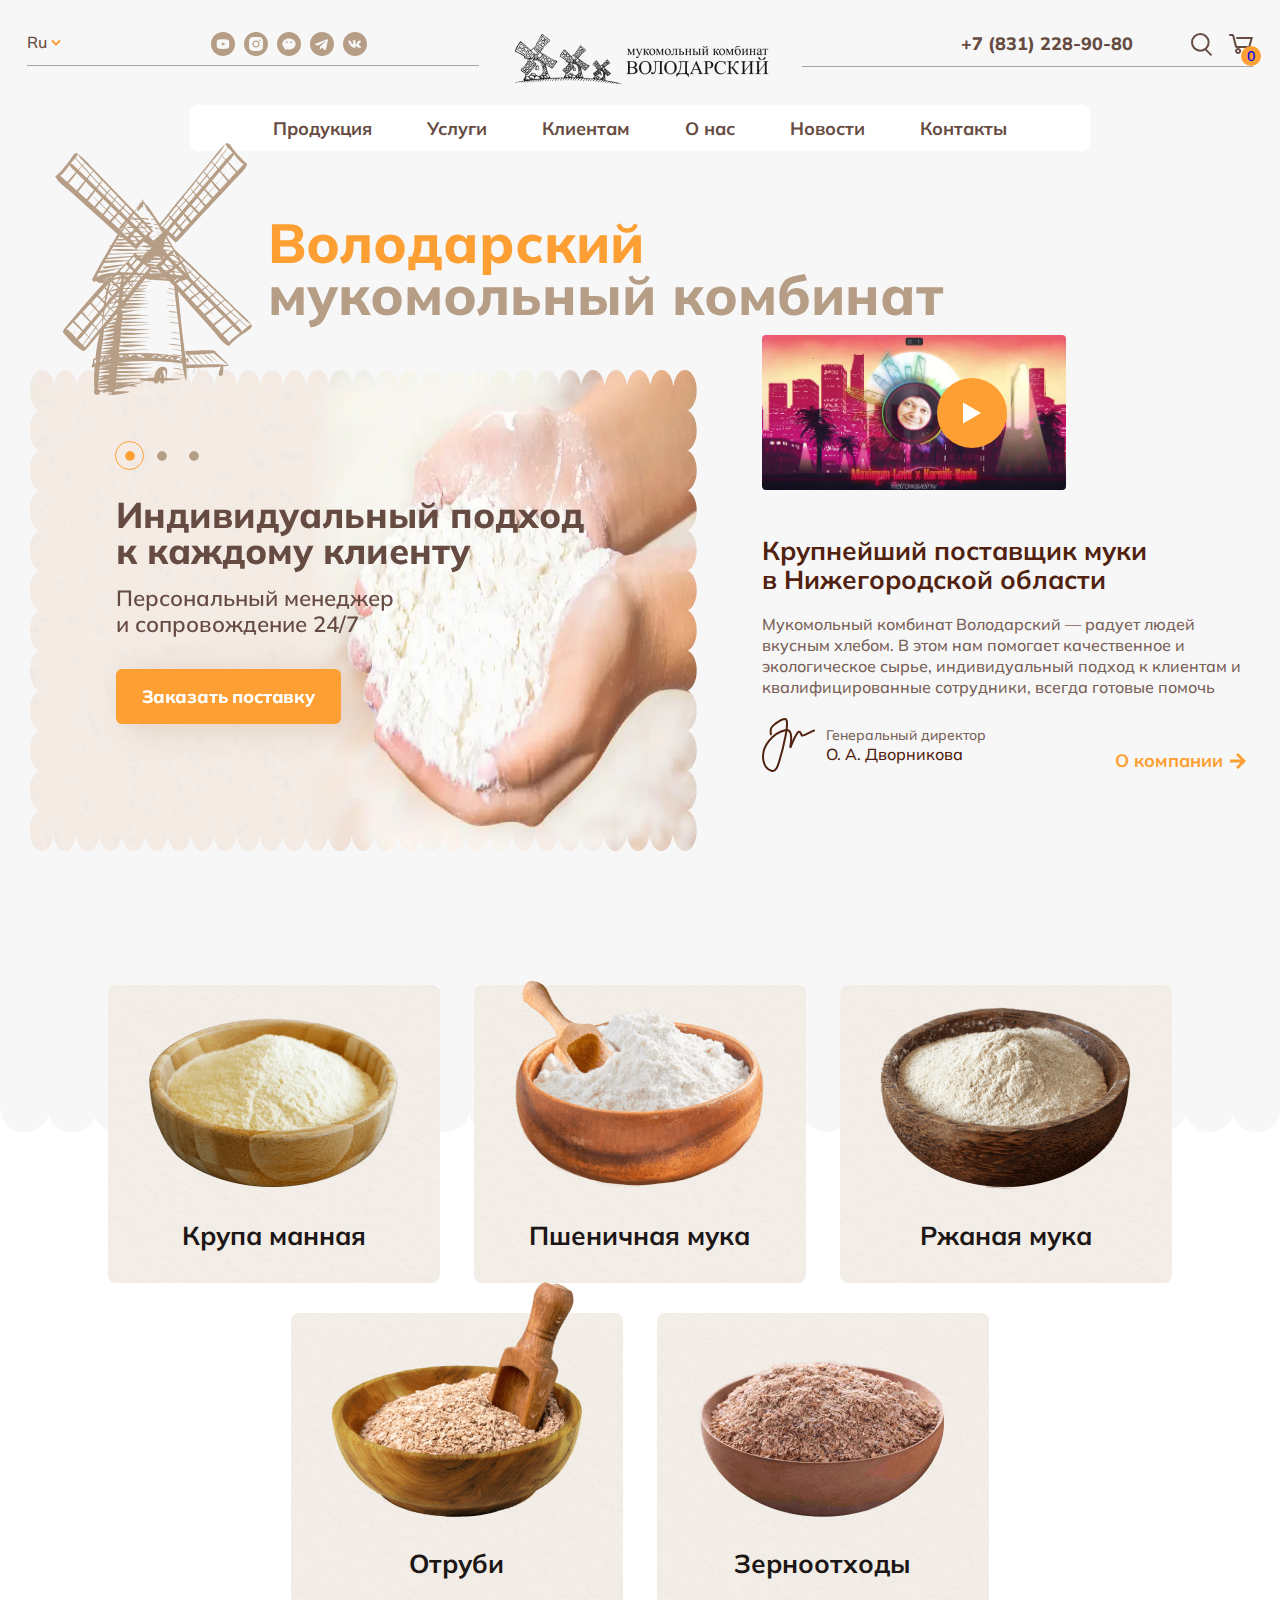
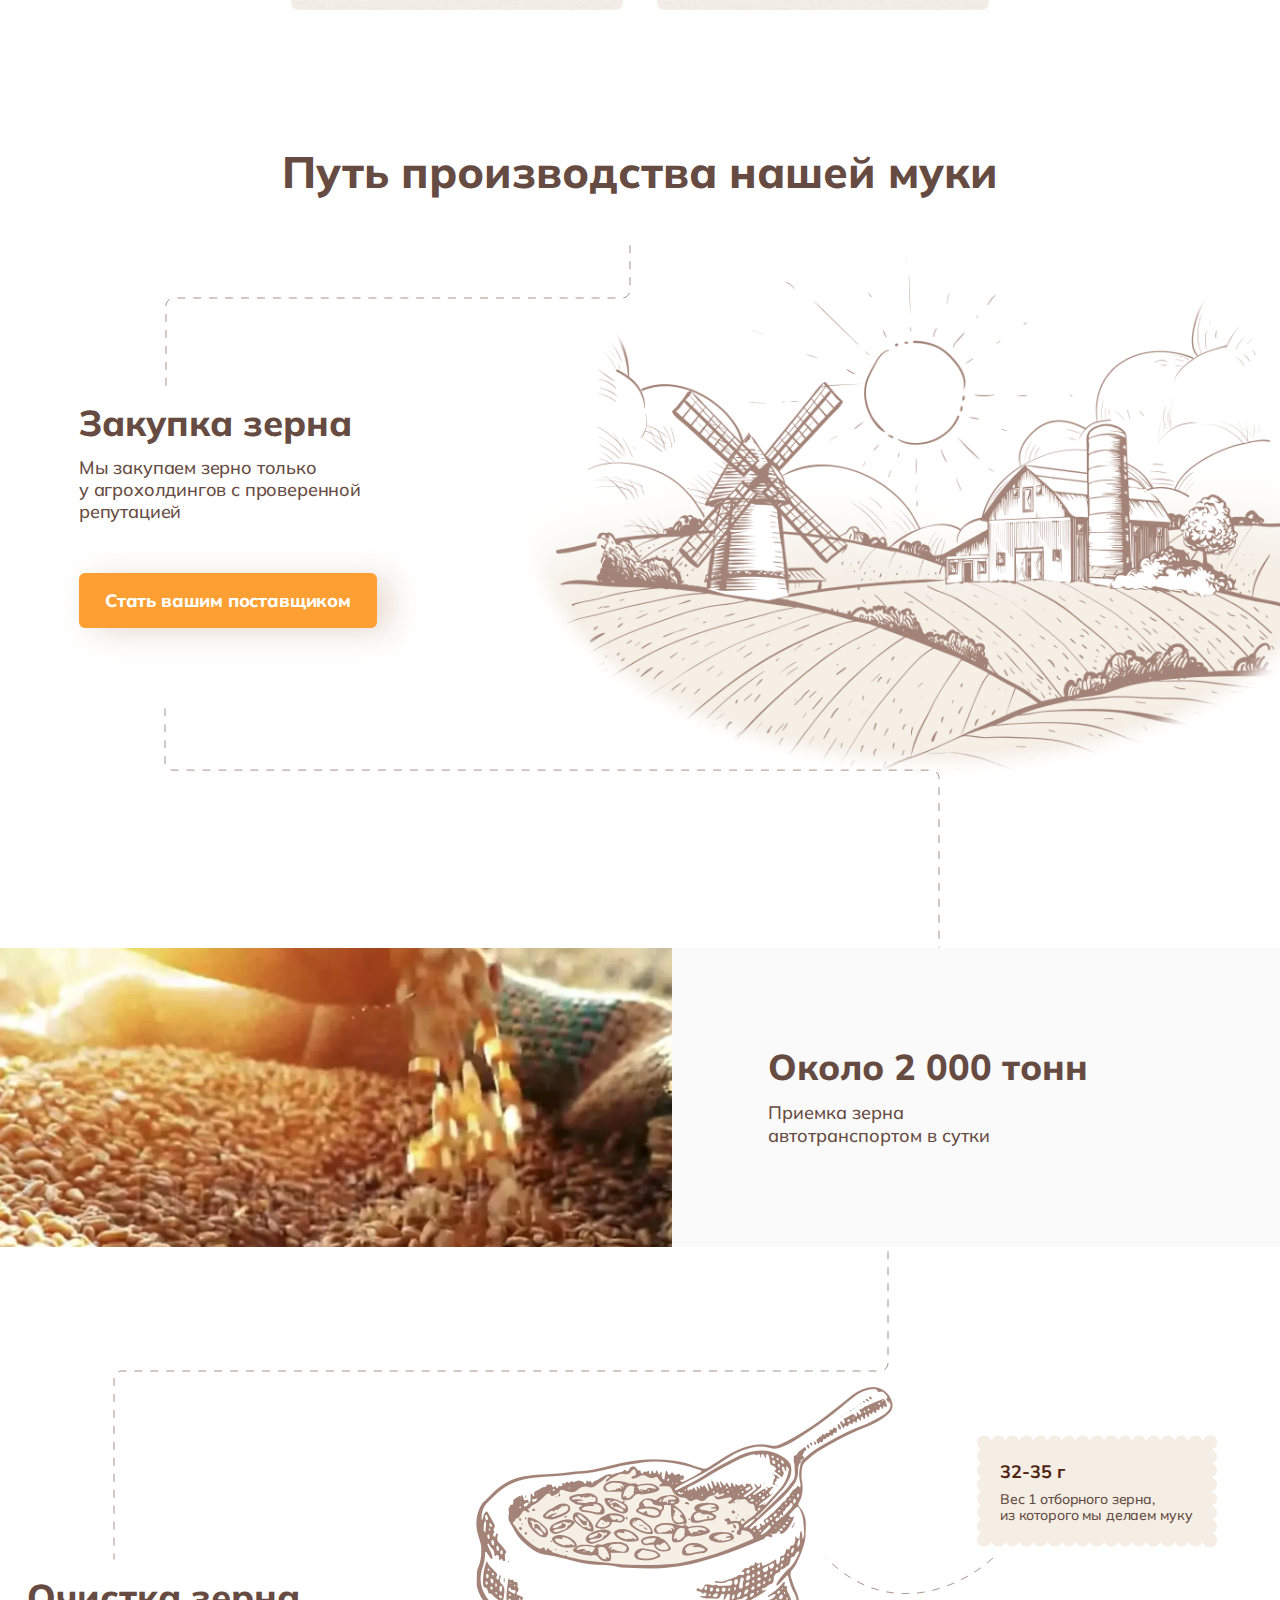
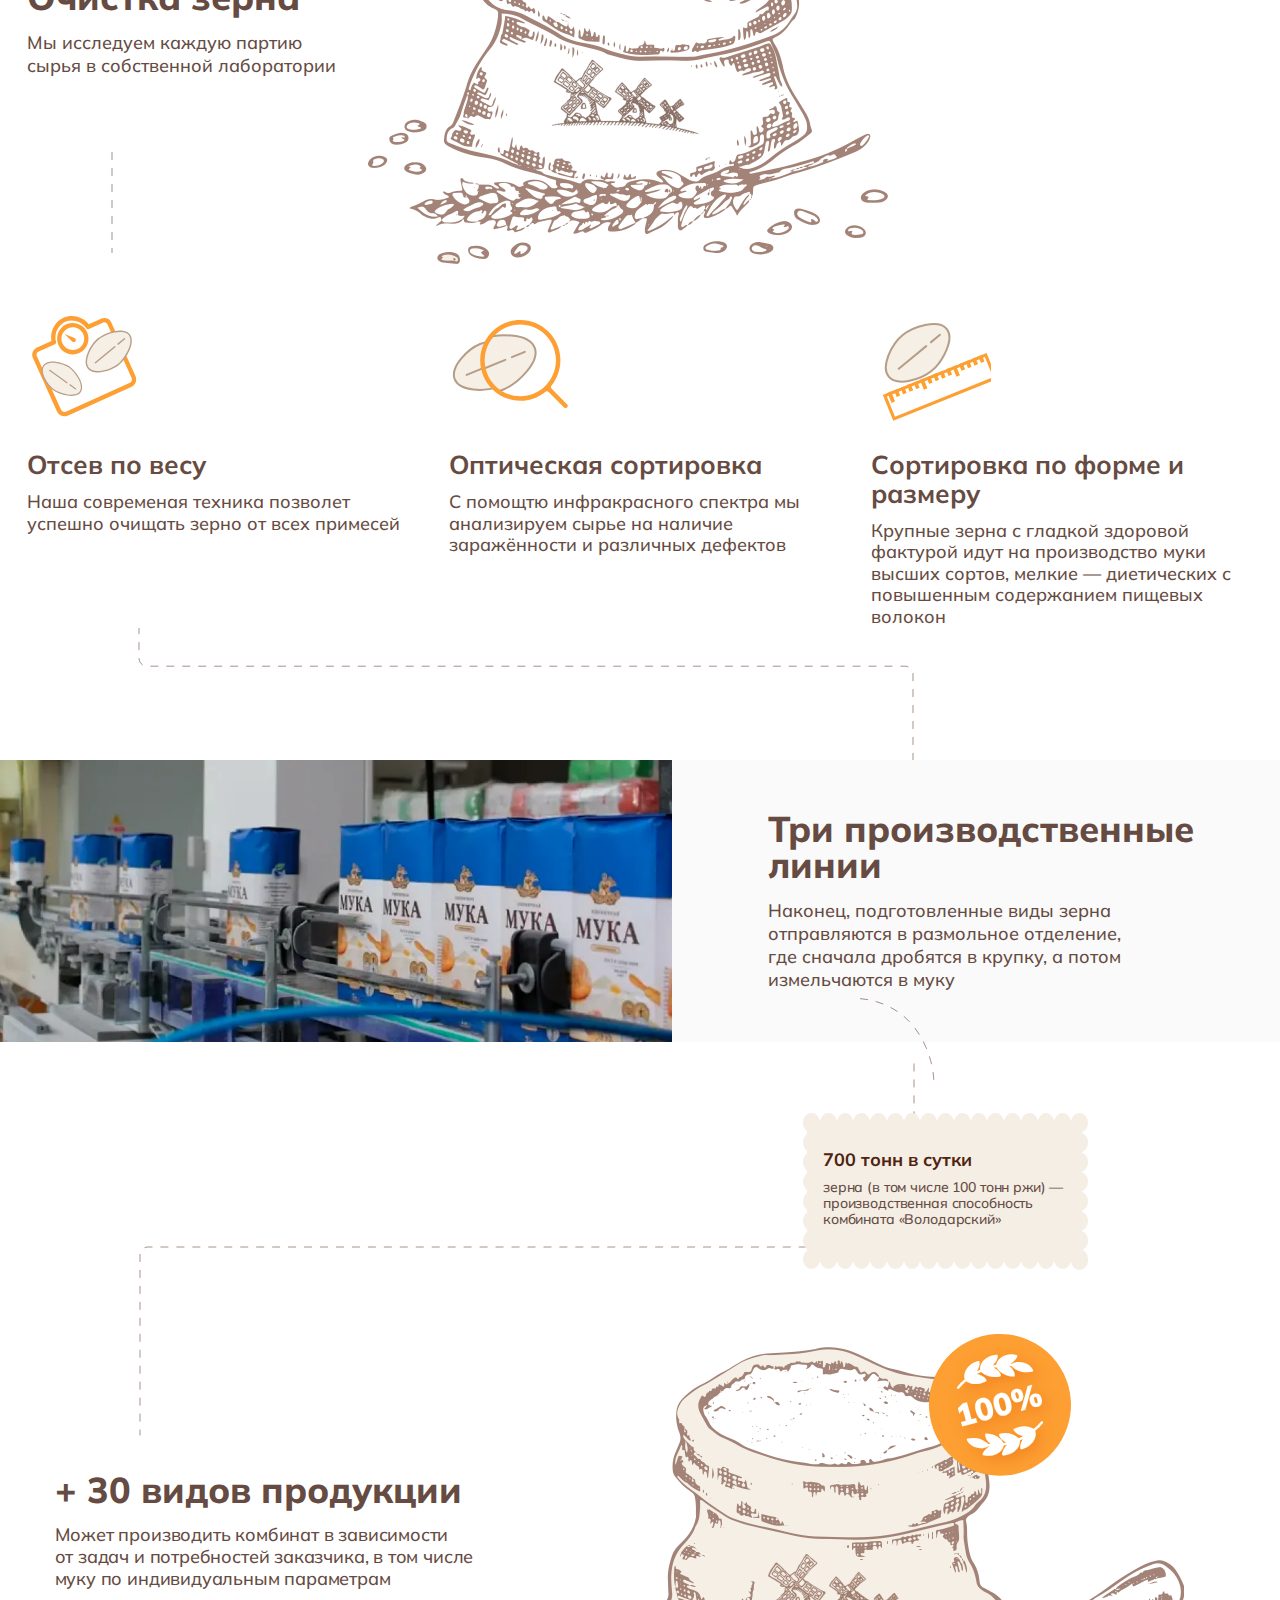
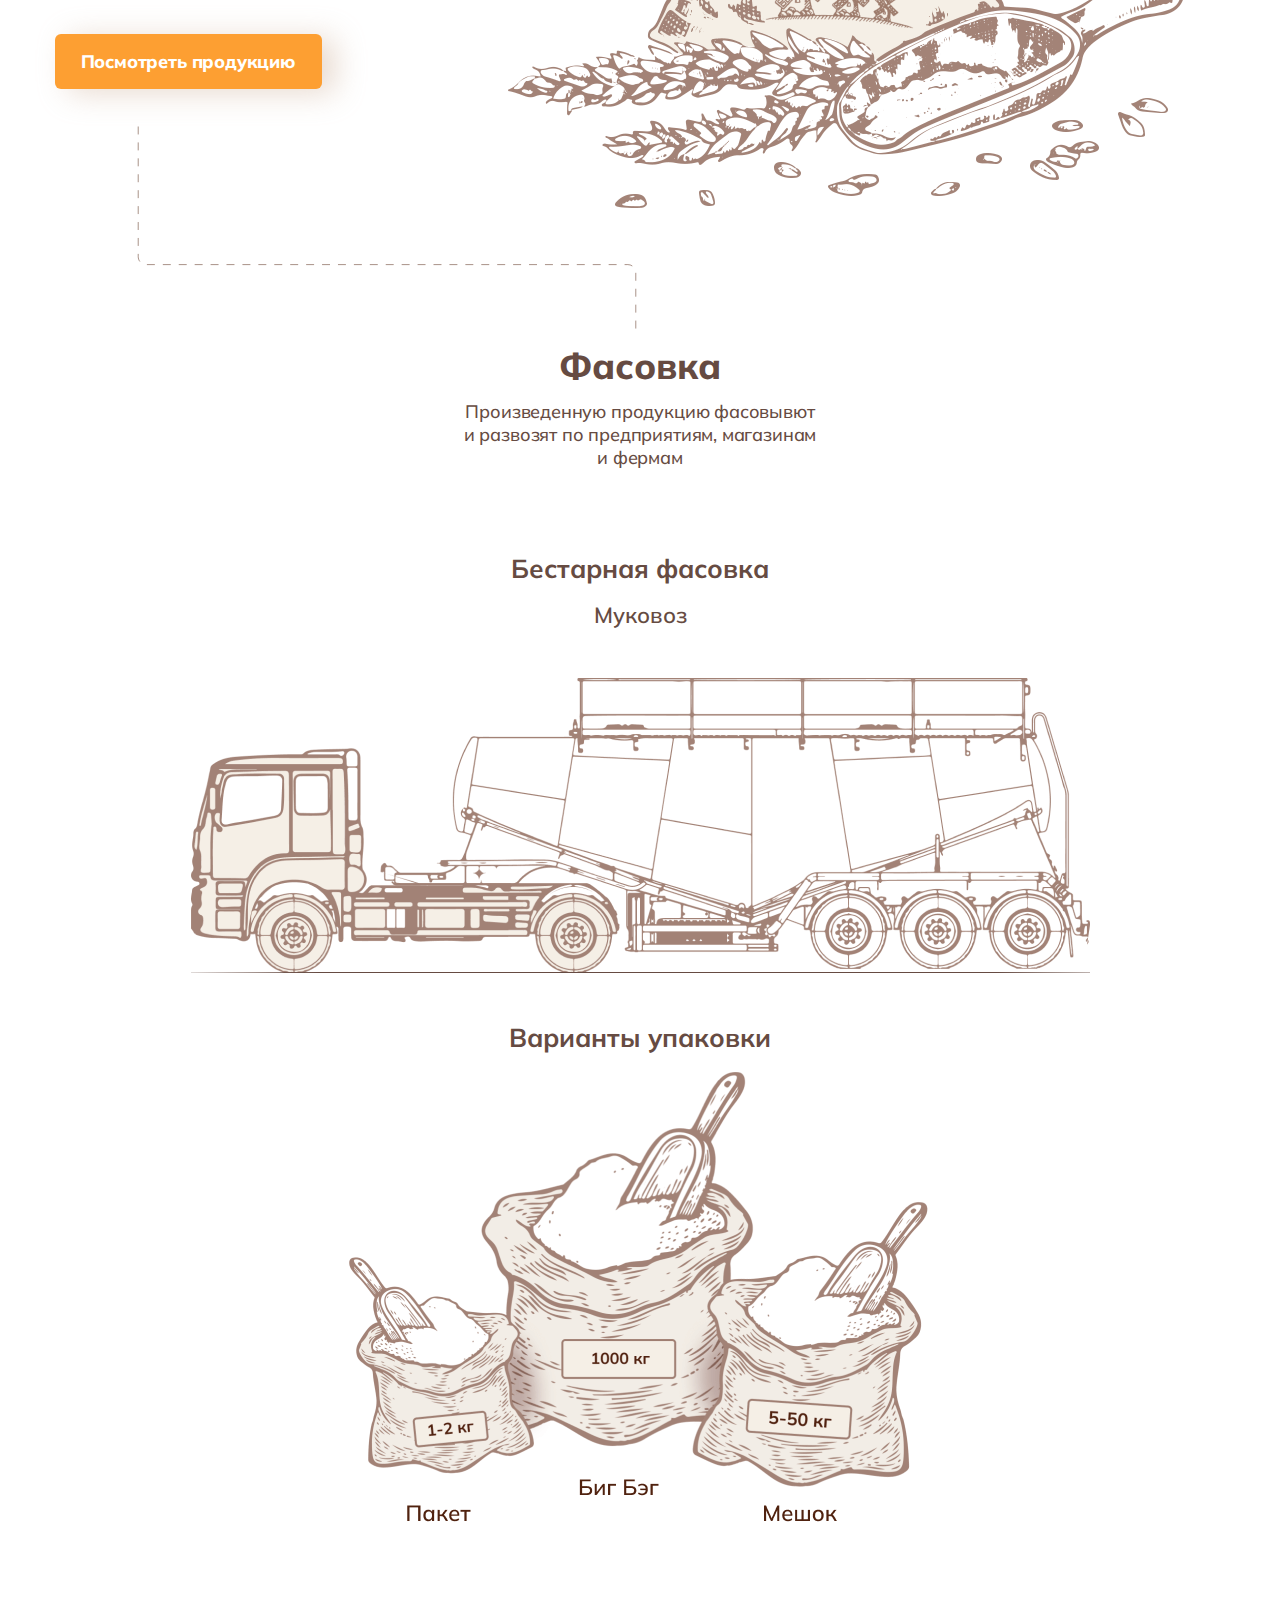
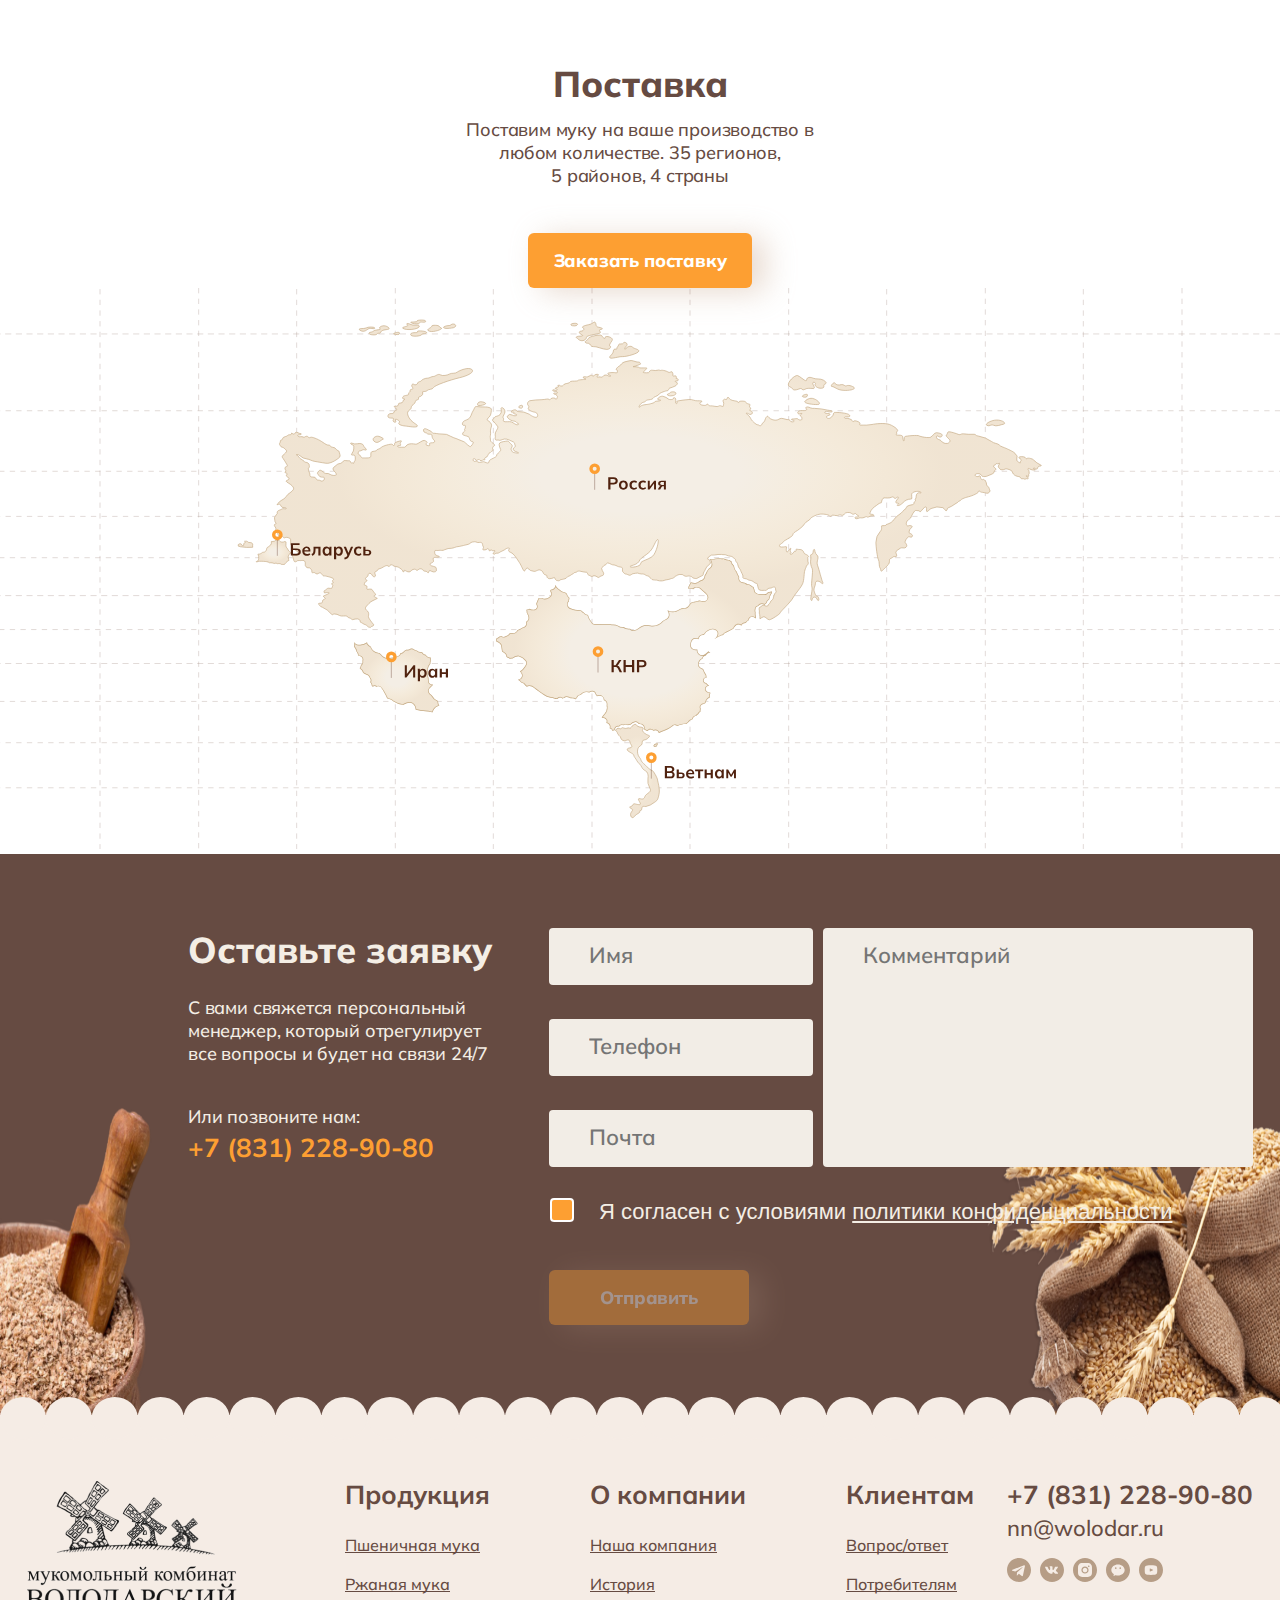
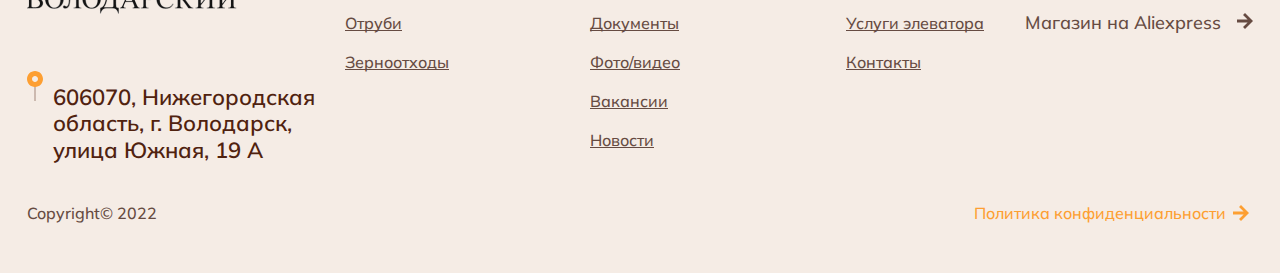
==== index.html @ d1c2f438 "first commit" ====
<!DOCTYPE html>
<html lang="ru">

<head>
    <meta charset="UTF-8">
    <meta http-equiv="X-UA-Compatible" content="IE=edge">
    <meta name="viewport" content="width=device-width, initial-scale=1.0">
    <link rel="shortcut icon" href="img/favicon.ico">
    <link rel="stylesheet" href="css/swiper.css">
    <link rel="stylesheet" href="css/style.css">
    <title>Мукомольский комбинат Володарский</title>
</head>

<body>
<header class="header">
    <div class="header__inner">
        <div class="header__left-section">
            <div class="language">
                <div class="language-current__box">
                    <span class="language__current">Ru</span>
                    <img src="img/svg/l-chevron.svg" alt="">
                </div>
                <ul class="language__list">
                    <li class="language__list-item">
                        <a href="#" class="language__list-link">EN</a>
                    </li>
                    <li class="language__list-item">
                        <a href="#" class="language__list-link">DE</a>
                    </li>
                </ul>
            </div>
            <div class="burger">
                <span></span>
                <span></span>
                <span></span>
            </div>
            <ul class="social-list header__social-list">
                <li class="social-item header__social-item">
                    <a href="#" class="social-link header__social-link">
                        <img src="img/icons/youtube-icon.svg" alt="">
                    </a>
                </li>
                <li class="social-item header__social-item">
                    <a href="#" class="social-link header__social-link">
                        <img src="img/icons/instagram-icon.svg" alt="">
                    </a>
                </li>
                <li class="social-item header__social-item">
                    <a href="#" class="social-link header__social-link">
                        <img src="img/icons/exclude-icon.svg" alt="">
                    </a>
                </li>
                <li class="social-item header__social-item">
                    <a href="#" class="social-link header__social-link">
                        <img src="img/icons/telegram-icon.svg" alt="">
                    </a>
                </li>
                <li class="social-item header__social-item">
                    <a href="#" class="social-link header__social-link">
                        <img src="img/icons/vk-icon.svg" alt="">
                    </a>
                </li>
            </ul>
        </div>
        <a href="index.html" class="header__logo logo-desctope">
            <img src="img/logo.png" alt="">
        </a>
        <a href="index.html" class="header__logo logo-mobile">
            <img src="img/mobile-logo.png" alt="">
        </a>
        <div class="header__right-section">
            <div class="header__mobile-box">
                <a href="tel:+78312289080" class="link header__tel">+7 (831) 228-90-80 <span
                        class="mobile-tel__icon"><img src="img/icons/phone-icon.svg" alt=""></span></a>
            </div>
            <div class="header__controls">
                <div class="header__search">
                    <img src="img/icons/search-icon.svg" alt="" class="header__search-icon">
                    <form action="#" class="header__search-form">
                        <input type="text" placeholder="Поиск">
                    </form>
                </div>
                <a href="#" class="header__basket">
                    <img src="img/icons/basket-icon.svg" alt="">
                    <span class="header__basket-indicator">0</span>
                </a>
            </div>
        </div>
    </div>
</header>    <main>
        <div class="navigation__container">
            <nav class="navigation">
                <a href="products.html" class="link navigation__link">Продукция</a>
                <a href="services.html" class="link navigation__link">Услуги</a>
                <a href="clients.html" class="link navigation__link">Клиентам</a>
                <a href="about.html" class="link navigation__link">О нас</a>
                <a href="news.html" class="link navigation__link">Новости</a>
                <a href="contacts.html" class="link navigation__link">Контакты</a>
            </nav>
        </div>
        <div class="mobile__contacts-container">

        </div>
        <section class="main-screen">
            <div class="main-screen__container">
                <div class="main-screen__head">
                    <img src="img/svg/windmill.svg" alt="">
                    <h1 class="main-screen__heading">
                        <span class="variable-text__color">Володарский</span> <br> муко&shy;мольный комбинат
                    </h1>
                </div>
                <div class="main-screen__body">
                    <div class="swiper main-screen__slider">
                        <div class="swiper-wrapper">
                            <div class="main-screen__slider-item swiper-slide">
                                <img src="img/slide-1.webp" alt="" class="slide-img__desctope">
                                <img src="img/slide-mobile-1.png" alt="" class="slide-img__mobile">
                                <div class="main-screen__slider-content">
                                    <h3 class="main-screen__slider-title">Индивидуальный подход <br> к каждому клиенту
                                    </h3>
                                    <p class="main-screen__slider-descr">
                                        Персональный менеджер <br>
                                        и сопровождение 24/7
                                    </p>
                                    <div class="slider-button__box">
                                        <button class="button">Заказать поставку</button>
                                    </div>
                                </div>
                            </div>
                            <div class="main-screen__slider-item swiper-slide">
                                <img src="img/slide-2.webp" alt="" class="slide-img__desctope">
                                <img src="img/slide-mobile-2.png" alt="" class="slide-img__mobile">

                                <div class="main-screen__slider-content">
                                    <h3 class="main-screen__slider-title">Большие объемы <br> призводимой продукции
                                    </h3>
                                    <p class="main-screen__slider-descr">
                                        700 тонн - производимая способность комбината “Володарский”
                                    </p>
                                    <div class="slider-button__box">
                                        <button class="button">Заказать поставку</button>
                                    </div>
                                </div>
                            </div>
                            <div class="main-screen__slider-item swiper-slide">
                                <img src="img/slide-2.webp" alt="" class="slide-img__desctope">
                                <img src="img/slide-mobile-2.png" alt="" class="slide-img__mobile">
                                <div class="main-screen__slider-content">
                                    <h3 class="main-screen__slider-title">Заголовок</h3>
                                    <p class="main-screen__slider-descr">
                                        Описание слайда
                                    </p>
                                    <div class="slider-button__box">
                                        <button class="button">Заказать поставку</button>
                                    </div>
                                </div>
                            </div>
                        </div>
                        <div class="swiper-pagination"></div>
                    </div>
                    <aside class="main-screen__sidebar">
                        <div class="sidebar-video">
                            <div class="video__box sidebar-video__box">
                                <img src="video/preview.jpg" alt="" class="preview">
                                <video class="video sidebar__video" src="./video/video.mp4"></video>
                                <button class="button-play"></button>
                            </div>
                        </div>
                        <div class="sidebar-content">
                            <h4 class="main-screen__sidebar-heading">Крупнейший поставщик муки в Нижегородской области
                            </h4>
                            <p class="main-screen__sidebar-descr">Мукомольный комбинат Володарский — радует людей
                                вкусным
                                хлебом. В этом нам помогает качественное и экологическое сырье, индивидуальный
                                подход к
                                клиентам и квалифицированные сотрудники, всегда готовые помочь</p>
                            <div class="main-screen__sidebar-requisits">
                                <div class="requisit__item">
                                    <img src="img/svg/requisit.svg" alt="">
                                    <div class="requisit__item-text">
                                        <div class="director">Генеральный директор</div>
                                        <div class="director-name">О. А. Дворникова</div>
                                    </div>
                                </div>
                                <a href="#" class="requisit__link">О компании</a>
                            </div>
                        </div>
                    </aside>
                </div>
            </div>
        </section>
        <section class="product-cards">
            <div class="product-cards__box">
                <a href="#" class="product-card__item">
                    <div class="product-card__img">
                        <img src="img/product-1.png" alt="">
                    </div>
                    <h4 class="product-card__name">Крупа манная</h4>
                </a>
                <a href="#" class="product-card__item">
                    <div class="product-card__img">
                        <img src="img/product-2.png" alt="">
                    </div>
                    <h4 class="product-card__name">Пшеничная мука</h4>
                </a>
                <a href="#" class="product-card__item">
                    <div class="product-card__img">
                        <img src="img/product-3.png" alt="">
                    </div>
                    <h4 class="product-card__name">Ржаная мука</h4>
                </a>
                <a href="#" class="product-card__item">
                    <div class="product-card__img">
                        <img src="img/product-4.png" alt="">
                    </div>
                    <h4 class="product-card__name">Отруби</h4>
                </a>
                <a href="#" class="product-card__item">
                    <div class="product-card__img">
                        <img src="img/product-5.png" alt="">
                    </div>
                    <h4 class="product-card__name">Зерноотходы</h4>
                </a>
            </div>
        </section>
        <section class="purchase">
            <div class="purchase__inner">
                <h2 class="purchase__heading">Путь производства нашей муки</h2>
                <div class="purchase__box">
                    <div class="purchase__item">
                        <h3>
                            Закупка зерна
                        </h3>
                        <p class="purchase__item-descr">
                            Мы закупаем зерно только <br> у агрохолдингов с проверенной
                            репутацией
                        </p>
                        <button class="button">Стать вашим поставщиком</button>
                    </div>
                    <div class="purchase__item">
                        <div class="purchase__item-img">
                            <img src="img/purchase-img.png" alt="">
                        </div>
                    </div>
                </div>
            </div>
        </section>
        <section class="fullscreen-section tons">
            <div class="fullscreen__item--left">
                <img src="img/fs-img-1.webp" alt="">
            </div>
            <div class="fullscreen__item--right">
                <h3 class="fullscreen__heading">Около 2 000 тонн</h3>
                <p class="fullscreen__item-descr">Приемка зерна <br>
                    автотранспортом в сутки</p>
            </div>
        </section>
        <section class="clearing">
            <div class="clearing-head">
                <div class="clearing-head__item clearing-textblock">
                    <h3>Очистка зерна</h3>
                    <p>Мы исследуем каждую партию <br>
                        сырья в собственной лаборатории</p>
                </div>
                <div class="clearing-head__item">
                    <div class="clearing-head__img">
                        <img src="img/clearing.png" alt="">
                        <div class="info-block">
                            <div class="info-block__head">32-35 г</div>
                            <div class="info-block__body">Вес 1 отборного зерна, <br> из которого мы делаем муку</div>
                        </div>
                    </div>
                </div>
            </div>
            <div class="clearing-body">
                <div class="clearing-body__item">
                    <img src="img/icons/clearing-icon-1.svg" alt="" class="clearing-icon">
                    <h4>Отсев по весу</h4>
                    <p class="clearing-body__descr">Наша современая техника позволет <br>
                        успешно очищать зерно от всех примесей</p>
                </div>
                <div class="clearing-body__item">
                    <img src="img/icons/clearing-icon-2.svg" alt="" class="clearing-icon">
                    <h4>Оптическая сортировка</h4>
                    <p class="clearing-body__descr">С помощтю инфракрасного спектра
                        мы анализируем сырье на наличие заражённости и различных дефектов</p>
                </div>
                <div class="clearing-body__item">
                    <img src="img/icons/clearing-icon-3.svg" alt="" class="clearing-icon">
                    <h4>Сортировка по форме и размеру</h4>
                    <p class="clearing-body__descr">Крупные зерна с гладкой здоровой фактурой идут на производство муки
                        высших сортов, мелкие — диетических с повышенным содержанием пищевых волокон</p>
                </div>
            </div>
        </section>
        <section class="fullscreen-section lines">
            <div class="fullscreen__item--left">
                <img src="img/fs-img-2.webp" alt="">
            </div>
            <div class="fullscreen__item--right">
                <div class="lines-textblock">
                    <h3 class="fullscreen__heading">Три производственные линии</h3>
                    <p class="fullscreen__item-descr">Наконец, подготовленные виды зерна <br> отправляются в
                        размольное
                        отделение, <br> где cначала дробятся в крупку, а потом <br> измельчаются в муку</p>
                    <div class="info-block">
                        <div class="info-block__head">700 тонн в сутки</div>
                        <div class="info-block__body">зерна (в том числе 100 тонн ржи)
                            — производственная способность
                            комбината «Володарский»</div>
                    </div>
                </div>
            </div>
        </section>
        <section class="types">
            <div class="types__inner">
                <div class="types-text">
                    <h3 class="types__heading">+ 30 видов продукции</h3>
                    <p class="types__descr">Может производить комбинат в зависимости <br>
                        от задач и потребностей заказчика, в том числе муку по индивидуальным параметрам</p>
                    <a href="#" class="button">Посмотреть продукцию</a>
                </div>
                <div class="types-img">
                    <img src="img/types.png" alt="">
                    <img src="img/icons/perfect.svg" alt="" class="types-img__icon">
                </div>
            </div>
        </section>
        <section class="packing">
            <div class="packing__head">
                <h3>Фасовка</h3>
                <p class="packing__descr">Произведенную продукцию фасовывют
                    и развозят по предприятиям, магазинам
                    и фермам</p>
            </div>
            <div class="packing__content">
                <h4 class="packing__heading">Бестарная фасовка</h4>
                <h5 class="packing__subheading">Муковоз</h5>
                <div class="truck-img">
                    <img src="img/truck.png" alt="">
                </div>
                <h4>Варианты упаковки</h4>
                <div class="various-packages__img">
                    <img src="img/packages.png" alt="">
                </div>
                <h3>Поставка</h3>
                <p class="packing__descr">
                    Поставим муку на ваше производство
                    в любом количестве. 35 регионов, <br> 5 районов, 4 страны
                </p>
                <button class="button packing-button">Заказать поставку</button>
            </div>
        </section>
        <div class="map">
            <img src="img/svg/map.svg" alt="" class="desctope-map">
            <img src="img/svg/map-tablet.svg" alt="" class="tablet-map">
            <img src="img/svg/map-mobile.svg" alt="" class="mobile-map">
        </div>
        <section class="form-section">
            <div class="form__inner">
                <div class="form__text">
                    <div class="form__textbox">
                        <h3 class="form__heading">
                            Оставьте заявку
                        </h3>
                        <p class="form__descr">
                            С вами свяжется персональный менеджер, который отрегулирует все вопросы и будет на связи
                            24/7
                        </p>
                    </div>
                    <div class="form__contact">
                        <div class="form__contact-head">Или позвоните нам:</div>
                        <a href="tel:+78312289080" class="form-contact__body">+7 (831) 228-90-80</a>
                    </div>
                </div>
                <form action="" class="form">
                    <div class="form__group">
                        <div class="form-input__group">
                            <input type="text" name="name" placeholder="Имя" class="form-input">
                            <input type="tel" name="tel" placeholder="Телефон" class="form-input">
                            <input type="text" name="email" placeholder="Почта" class="form-input">
                        </div>
                        <textarea name="textarea" placeholder="Комментарий" class="form-textarea"></textarea>
                    </div>
                    <div class="form-checkbox">
                        <label class="control control-checkbox">
                            Я согласен с условиями <a href="#">политики конфиденциальности</a>
                            <input type="checkbox" />
                            <div class="control_indicator"></div>
                        </label>
                    </div>
                    <div class="form-button__box">
                        <button class="button form-button" disabled>Отправить</button>
                    </div>
                </form>
            </div>
        </section>
    </main>
<footer class="footer">
    <div class="footer__inner">
        <div class="footer__col">
            <a href="index.html" class="footer__logo">
                <img src="img/footer-logo.png" alt="">
            </a>
            <a href="https://yandex.ru/maps/20039/volodarsk/house/yuzhnaya_ulitsa_19a/YEoYdwJmSU0GQFtsfX5wd39jbQ==/?ll=43.156081%2C56.216309&z=17.1"
                target="_blank" class="footer__textblock">
                606070, Нижегородская область, г. Володарск, улица Южная, 19 А
            </a>
        </div>
        <div class="footer__menu">
            <div class="footer__menu-box">
                <div class="footer__menu-head">Продукция</div>
                <ul class="footer__menu-list">
                    <li class="footer__menu-item">
                        <a href="#" class="footer__menu-link">Пшеничная мука</a>
                    </li>
                    <li class="footer__menu-item">
                        <a href="#" class="footer__menu-link">Ржаная мука</a>
                    </li>
                    <li class="footer__menu-item">
                        <a href="#" class="footer__menu-link">Отруби</a>
                    </li>
                    <li class="footer__menu-item">
                        <a href="#" class="footer__menu-link">Зерноотходы</a>
                    </li>
                </ul>
            </div>
            <div class="footer__menu-box">
                <div class="footer__menu-head">О компании</div>
                <ul class="footer__menu-list">
                    <li class="footer__menu-item">
                        <a href="#" class="footer__menu-link">Наша компания</a>
                    </li>
                    <li class="footer__menu-item">
                        <a href="#" class="footer__menu-link">История</a>
                    </li>
                    <li class="footer__menu-item">
                        <a href="#" class="footer__menu-link">Документы</a>
                    </li>
                    <li class="footer__menu-item">
                        <a href="#" class="footer__menu-link">Фото/видео</a>
                    </li>
                    <li class="footer__menu-item">
                        <a href="#" class="footer__menu-link">Вакансии</a>
                    </li>
                    <li class="footer__menu-item">
                        <a href="#" class="footer__menu-link">Новости</a>
                    </li>
                </ul>
            </div>
            <div class="footer__menu-box">
                <div class="footer__menu-head">Клиентам</div>
                <ul class="footer__menu-list">
                    <li class="footer__menu-item">
                        <a href="#" class="footer__menu-link">Вопрос/ответ</a>
                    </li>
                    <li class="footer__menu-item">
                        <a href="#" class="footer__menu-link">Потребителям</a>
                    </li>
                    <li class="footer__menu-item">
                        <a href="#" class="footer__menu-link">Услуги элеватора</a>
                    </li>
                    <li class="footer__menu-item">
                        <a href="#" class="footer__menu-link">Контакты</a>
                    </li>
                </ul>
            </div>
        </div>
        <div class="footer__contacts">
            <div>
                <a href="tel:+78312289080" class="footer__tel">+7 (831) 228-90-80</a>
            </div>
            <div>
                <a href="mailto:nn@wolodar.ru" class="footer__mail">nn@wolodar.ru</a>
            </div>
            <ul class="social-list footer__social-list">
                <li class="social-item footer__social-item">
                    <a href="#" class="social-link footer__social-link">
                        <img src="img/icons/telegram-icon.svg" alt="">
                    </a>
                </li>
                <li class="social-item footer__social-item">
                    <a href="#" class="social-link footer__social-link">
                        <img src="img/icons/vk-icon.svg" alt="">
                    </a>
                </li>
                <li class="social-item footer__social-item">
                    <a href="#" class="social-link footer__social-link">
                        <img src="img/icons/instagram-icon.svg" alt="">
                    </a>
                </li>
                <li class="social-item footer__social-item">
                    <a href="#" class="social-link footer__social-link">
                        <img src="img/icons/exclude-icon.svg" alt="">
                    </a>
                </li>
                <li class="social-item footer__social-item">
                    <a href="#" class="social-link footer__social-link">
                        <img src="img/icons/youtube-icon.svg" alt="">
                    </a>
                </li>
            </ul>
            <a href="#" class="footer__aliexpress-link">Магазин на Aliexpress</a>
        </div>
    </div>
    <div class="footer__bottom">
        <span>Copyright&copy; 2022</span>
        <a href="#" class="policy-link">Политика конфиденциальности</a>
    </div>
</footer>    <script src="js/jQuery.js"></script>
    <script src="js/swiper.js"></script>
    <script src="js/script.js"></script>
</body>

</html>
---- css/style.css ----
@import url("https://fonts.googleapis.com/css2?family=Mulish:wght@500;600;700;800&display=swap");.header__basket-indicator{display:-webkit-box;display:-ms-flexbox;display:flex;-webkit-box-pack:center;-ms-flex-pack:center;justify-content:center;-webkit-box-align:center;-ms-flex-align:center;align-items:center}.button{padding:16px 26px;background:#FD9F32;-webkit-box-shadow:13px 4px 30px rgba(203,173,149,0.45);box-shadow:13px 4px 30px rgba(203,173,149,0.45);border-radius:6px;color:#ffffff;text-align:center;letter-spacing:-0.01em;font-weight:800;font-size:18px;display:inline-block}.button-play{width:70px;height:70px;display:block;border-radius:50%;background:#FD9F32 url(../img/icons/play.svg) no-repeat center;position:absolute;top:50%;left:50%;-webkit-transform:translateX(-50%) translateY(-50%);transform:translateX(-50%) translateY(-50%);pointer-events:none}.hidden.button-play{display:none}.main-screen__slider .swiper-pagination .swiper-pagination-bullet-active:before{content:"";width:29px;height:29px;border:1px solid #FD9F32;display:inline-block;background:none;position:absolute;top:-10px;left:-10px;border-radius:50%;pointer-events:none}*{margin:0;padding:0;border:0;-webkit-tap-highlight-color:rgba(0,0,0,0);-moz-tap-highlight-color:rgba(0,0,0,0);-o-tap-highlight-color:rgba(0,0,0,0);-ms-tap-highlight-color:rgba(0,0,0,0);tap-highlight-color:rgba(0,0,0,0)}*,:after,:before{-webkit-box-sizing:border-box;box-sizing:border-box}:active,:focus{outline:none}a:active,a:focus{outline:none}aside,footer,header,nav{display:block}button,input,textarea{font-family:inherit}input::-ms-clear{display:none}button{cursor:pointer}button::-moz-focus-inner{padding:0;border:0}a,a:visited{text-decoration:none}a:hover{text-decoration:none}ul li{list-style:none}iframe{width:100%}textarea{resize:none}body,html{font-size:18px;font-weight:500;color:#664B42;font-family:"Mulish",sans-serif;display:-webkit-box;display:-ms-flexbox;display:flex;-webkit-box-orient:vertical;-webkit-box-direction:normal;-ms-flex-direction:column;flex-direction:column;min-height:100vh}main{-webkit-box-flex:1;-ms-flex-positive:1;flex-grow:1}body.fixed{overflow:hidden}h1{font-size:55px;line-height:52.25px;font-weight:800}h2{font-size:44px;line-height:44px;font-weight:800}h3{font-size:36px;line-height:36px;font-weight:800;margin:0 0 16px 0}h4{font-size:26px;line-height:28.6px;font-weight:700}h5{font-size:22px;line-height:26px;font-weight:600}.button{-webkit-transition:0.3s ease-in;transition:0.3s ease-in}.button:disabled{opacity:0.4}.button:disabled:hover{-webkit-box-shadow:13px 4px 30px rgba(203,173,149,0.45);box-shadow:13px 4px 30px rgba(203,173,149,0.45)}.button:hover{-webkit-box-shadow:3px 4px 30px rgba(203,173,149,0.8),13px 4px 30px rgba(203,173,149,0.45);box-shadow:3px 4px 30px rgba(203,173,149,0.8),13px 4px 30px rgba(203,173,149,0.45)}.variable-text__color{color:#FD9F32}.link{-webkit-transition:0.15s linear;transition:0.15s linear}.link:hover{color:#FD9F32}.video__box{position:relative;max-width:-webkit-max-content;max-width:-moz-max-content;max-width:max-content}.video__box .preview{position:absolute;left:0;top:0;max-width:100%;max-height:100%;border-radius:4px}.header{padding:23px 0 20px 0;z-index:1000}.header.fixed{background:#fff;position:sticky;top:0;left:0;-webkit-box-shadow:0px 3px 23px 0px rgba(50,50,50,0.19);box-shadow:0px 3px 23px 0px rgba(50,50,50,0.19)}.header.active{background:#fff;-webkit-box-shadow:none;box-shadow:none}.header.active .header__inner{display:-webkit-box;display:-ms-flexbox;display:flex;-webkit-box-pack:justify;-ms-flex-pack:justify;justify-content:space-between}.header.active .header__left-section:after,.header.active .header__logo:after,.header.active .header__right-section:after{content:none}.header__logo{position:relative;top:10px}.header__logo.hidden{opacity:0;z-index:-1}.logo-mobile{display:none}.header__inner{max-width:1537px;margin:0 auto;padding:0 27px;display:-ms-grid;display:grid;-ms-grid-columns:1.7fr 31px 0.6fr 31px 1.7fr;grid-template-columns:1.7fr 0.6fr 1.7fr;-webkit-column-gap:31px;-moz-column-gap:31px;column-gap:31px;-webkit-box-align:center;-ms-flex-align:center;align-items:center}.language{font-size:16px}.language-current__box{display:-webkit-box;display:-ms-flexbox;display:flex;-webkit-box-align:center;-ms-flex-align:center;align-items:center}.language-current__box img{margin:0 0 0 4px}.language__list{display:none}.header__left-section,.header__right-section{display:-webkit-box;display:-ms-flexbox;display:flex;position:relative;margin:-15px 0 0 0}.header__left-section:after,.header__right-section:after{content:"";width:100%;height:1px;background:#A4A4A4;position:absolute;left:0;bottom:-5px}.social-item,.social-link{display:inline-block}.social-item:not(:last-child){margin:0 4px 0 0}.header__social-list{margin:0 0 0 33.3%}.header__mobile-box{margin:0 0 0 35.33%;font-weight:800}.header__tel{color:#664B42}.mobile-tel__icon{display:none}.header__controls{display:-webkit-box;display:-ms-flexbox;display:flex;margin-left:auto}.header__search-form{display:none}.header__search-icon{margin:0 16px 0 0}.header__search-icon.visible{display:block}.header__basket{position:relative}.header__basket-indicator{font-size:14px;width:20px;height:20px;border-radius:50%;background:#FD9F32;position:absolute;right:-8px;bottom:-4px;font-weight:600}.burger{display:none}.burger span{width:24px;height:1px;display:block;border-bottom:2px solid #A28276;border-radius:6px}.burger span:not(:last-child){margin:0 0 7px 0}.burger.active{height:20px}.burger.active span:nth-child(2){display:none}.burger.active span:first-child{-webkit-transform:rotate(45deg);transform:rotate(45deg);position:relative;bottom:-9px}.burger.active span:last-child{-webkit-transform:rotate(-45deg);transform:rotate(-45deg)}.navigation__container{max-width:1375px;margin:0px auto 0 auto}.navigation{padding:11.5px 83px;background:#ffffff;border-radius:8px;position:relative;width:-webkit-max-content;width:-moz-max-content;width:max-content;z-index:2;margin:0 auto;text-align:center}.navigation__link{display:inline-block;font-weight:700;color:#664B42}.navigation__link:not(:last-child){margin:0 50px 0 0}.main-screen{background:url(../img/svg/main-screen-bg.svg) no-repeat;background-size:cover;padding:157px 0 281px 0;margin:-163px 0 0 0}.main-screen__container{max-width:1850px;margin:0 auto;padding:0 30px}.main-screen__head{display:-webkit-box;display:-ms-flexbox;display:flex;-webkit-box-align:center;-ms-flex-align:center;align-items:center;margin:-2px 0 0 25px;position:relative;z-index:2}.main-screen__heading{color:#B69D86;margin:0 0 0 16px}.main-screen__body{display:-ms-grid;display:grid;-ms-grid-columns:2.144fr 65px 1fr;grid-template-columns:2.144fr 1fr;gap:65px}.main-screen__slider{margin:-55px 0 0 0;padding:30px 0 0 0}.main-screen__slider-item{height:481px;display:-webkit-box;display:-ms-flexbox;display:flex;-webkit-box-align:center;-ms-flex-align:center;align-items:center;padding:0 20px 0 86px}.main-screen__slider-item img{width:100%;height:100%;position:absolute;top:0;left:0;pointer-events:none}.slide-img__mobile{display:none}.main-screen__slider-content{position:relative;z-index:1;max-width:560px}.main-screen__slider-title{margin:0 0 16px 0}.main-screen__slider-descr{font-size:22px;font-weight:600;line-height:26.4px;margin:0 0 32px 0;max-width:437px}.main-screen__slider .swiper-pagination{bottom:auto;top:111px;left:95px;width:auto;display:-webkit-box;display:-ms-flexbox;display:flex;-webkit-box-align:center;-ms-flex-align:center;align-items:center}.main-screen__slider .swiper-pagination .swiper-pagination-bullet{width:10px;height:10px;background:url(../img/svg/bullet.svg) no-repeat center;background-size:10px 10px;opacity:1;margin:0 22px 0 0}.main-screen__slider .swiper-pagination .swiper-pagination-bullet:last-child{margin:0}.main-screen__slider .swiper-pagination .swiper-pagination-bullet-active{background:url(../img/svg/bullet-active.svg) no-repeat center;background-size:10px 10px;position:relative}.main-screen__sidebar{width:488px;margin:-60px 0 0 0}.sidebar__video{height:auto;width:420px;border-radius:4px}.played,.video{cursor:pointer}.sidebar-video__box{margin:0 0 47px 0}.main-screen__sidebar-heading{color:#50220F;margin:0 0 20px 0;max-width:404px}.main-screen__sidebar-descr{color:#776157;margin:0 0 20px 0;font-size:16px;line-height:21px}.main-screen__sidebar-requisits{display:-webkit-box;display:-ms-flexbox;display:flex;-webkit-box-pack:justify;-ms-flex-pack:justify;justify-content:space-between}.requisit__item{display:-webkit-box;display:-ms-flexbox;display:flex;-webkit-box-align:center;-ms-flex-align:center;align-items:center}.requisit__item-text{margin:0 0 0 11px}.director{font-size:14px;color:#776157}.director-name{color:#50220F;font-size:16px}.requisit__link{-ms-flex-item-align:end;align-self:flex-end;font-size:18px;font-weight:700;color:#FD9F32;position:relative;padding:0 27px 0 0}.requisit__link:after{content:"";width:16px;height:16px;background:url(../img/svg/small-arrow.svg) no-repeat;background-size:16px 16px;position:absolute;right:4px;top:50%;-webkit-transform:translateY(-50%);transform:translateY(-50%)}.product-cards{max-width:1834px;margin:0 auto;padding:0 19px 140px 19px}.product-cards__box{width:100%;position:relative;z-index:1;display:-webkit-box;display:-ms-flexbox;display:flex;-webkit-box-pack:center;-ms-flex-pack:center;justify-content:center;-ms-flex-wrap:wrap;flex-wrap:wrap;-webkit-column-gap:34px;-moz-column-gap:34px;column-gap:34px;row-gap:30px;margin:-147px 0 0 0}.product-card__item:hover .product-card__name{color:#FD9F32}.product-card__img{margin:-57px 0 28px 0}.product-card__item{display:-webkit-box;display:-ms-flexbox;display:flex;-webkit-box-orient:vertical;-webkit-box-direction:normal;-ms-flex-direction:column;flex-direction:column;-webkit-box-pack:center;-ms-flex-pack:center;justify-content:center;-webkit-box-align:center;-ms-flex-align:center;align-items:center;padding:26px 27px 32px 26px;background:url(../img/product-card-bg.png) no-repeat;background-size:100% 100%;width:332px}.product-card__item img{max-width:100%;max-height:100%}.product-card__name{color:#1C1616;text-align:center;-webkit-transition:0.15s linear;transition:0.15s linear}.purchase{padding:0 0 139px 0;overflow:hidden}.purchase__inner{max-width:1332px;margin:0 auto;padding:0 27px}.purchase__heading{text-align:center;margin:0 0 30px 0;position:relative}.purchase__heading:after{content:"";width:466px;height:146px;background:url(../img/svg/dash-1.svg) no-repeat;background-size:466px 146px;position:absolute;left:138px;top:95px}.purchase__box{display:-ms-grid;display:grid;-webkit-box-align:center;-ms-flex-align:center;align-items:center;-ms-grid-columns:304px 100px 3fr;grid-template-columns:304px 3fr;-webkit-column-gap:100px;-moz-column-gap:100px;column-gap:100px;padding:0 0 0 52px}.purchase__item:first-child{position:relative;background:#fff;z-index:2}.purchase__item:first-child:after{content:"";position:absolute;top:303px;left:85px;width:776px;height:240px;background:url(../img/svg/dash-2.svg) no-repeat;background-size:776px 240px}.purchase__item-img{position:relative;padding-top:76%}.purchase__item-img img{position:absolute;left:0;top:0;height:100%}.purchase__item-descr{margin:0 0 50px 0;letter-spacing:-0.01em;line-height:22px}.tons{z-index:2}.fullscreen-section{background:#FAFAFA;position:relative;display:-webkit-box;display:-ms-flexbox;display:flex;-webkit-box-pack:justify;-ms-flex-pack:justify;justify-content:space-between}.fullscreen-section img{width:100%;height:100%;display:inherit}.fullscreen__item--left{width:52.5%;min-height:100%}.fullscreen__item--right{width:40%;-ms-flex-item-align:center;-ms-grid-row-align:center;align-self:center;padding:20px 20px 20px 0}.fullscreen__heading,.fullscreen__item-descr{max-width:560px}.clearing{max-width:1630px;margin:140px auto 0 auto;padding:0 27px 132px 27px}.clearing-head{display:-webkit-box;display:-ms-flexbox;display:flex;-webkit-box-pack:justify;-ms-flex-pack:justify;justify-content:space-between;-webkit-box-align:center;-ms-flex-align:center;align-items:center;-webkit-column-gap:32px;-moz-column-gap:32px;column-gap:32px;max-width:1204px;padding:0 0 0 201px;margin:0 0 38px 0}.clearing-head__img{position:relative}.clearing-head__img img{max-width:100%;max-height:100%}.clearing-head__img:after{content:"";position:absolute;top:170px;right:-103px;width:173px;height:36.66px;background:url(../img/svg/dash-6.svg) no-repeat;background-size:173px 36.66px}.info-block{background:url(../img/svg/img-info-bg.svg) no-repeat;background-size:100% 100%;padding:25px 23px;position:absolute;z-index:2;width:240px;min-height:112px}.clearing-head__img .info-block{right:-324px;top:48px}.info-block__head{font-weight:700;color:#50220F;margin:0 0 8px 0}.info-block__body{font-size:14px;line-height:16px;letter-spacing:-0.01em}.clearing-body{display:-ms-grid;display:grid;padding:0 0 0 203px;gap:40px;-ms-grid-columns:406px 40px 406px 40px 431px;grid-template-columns:406px 406px 431px;position:relative}.clearing-body:after{content:"";position:absolute;bottom:-210px;left:285px;width:776px;height:260px;background:url(../img/svg/dash-5.svg) no-repeat;background-size:776px 260px}.clearing-body__item{position:relative;z-index:2;background:#fff}.clearing-body__descr{line-height:21.6px;margin:11px 0 0 0}.clearing-icon{margin:0 0 19px 0}.clearing-textblock{position:relative}.clearing-textblock:before{content:"";position:absolute;left:86px;top:-392px;width:776px;height:373px;background:url(../img/svg/dash-3.svg) no-repeat;background-size:776px 373px;z-index:-1}.clearing-textblock:after{content:"";position:absolute;bottom:-176px;width:2px;height:101px;left:84px;background:url(../img/svg/dash-4.svg) no-repeat;background-size:2px 101px}.lines{margin:0 0 305px 0}.lines-textblock{position:relative}.lines-textblock .info-block{bottom:-279px;right:172px;background:url(../img/info-bg.png) no-repeat;background-size:100% 100%;width:285px;min-height:157px;padding:35px 20px 20px 20px}.lines-textblock:after{content:url(../img/svg/dash-7.svg);position:absolute;right:325px;bottom:-94px}.types{max-width:1225px;margin:0 auto;padding:0 27px;position:relative}.types:before{content:"";position:absolute;top:-284px;left:111px;width:776px;height:373px;background:url(../img/svg/dash-8.svg);background-size:776px 373px}.types:after{content:"";position:absolute;bottom:-119px;left:109px;width:500px;height:206px;background:url(../img/svg/dash-9.svg);background-size:500px 206px}.types__inner{display:-webkit-box;display:-ms-flexbox;display:flex;-webkit-box-align:center;-ms-flex-align:center;align-items:center;-webkit-column-gap:6px;-moz-column-gap:6px;column-gap:6px;margin:0 0 135px 0}.types__heading{white-space:nowrap}.types-text{position:relative;z-index:1}.types__descr{max-width:446px;letter-spacing:-0.01em;line-height:22px;margin:0 0 44px 0}.types-img{position:relative}.types-img img{max-width:100%;max-height:100%}.types-img__icon{position:absolute;right:97px;top:-29px}.packing{max-width:1172px;margin:0 auto;padding:0 27px;text-align:center;display:-webkit-box;display:-ms-flexbox;display:flex;-webkit-box-orient:vertical;-webkit-box-direction:normal;-ms-flex-direction:column;flex-direction:column;-webkit-box-align:center;-ms-flex-align:center;align-items:center}.packing img{max-width:100%;max-height:100%}.packing__head{margin:0 0 86px 0}.packing__descr{max-width:361px;letter-spacing:-0.01em;margin:0 auto}.packing__heading{margin:0 0 18px 0}.packing__subheading{margin:0 0 50px 0}.truck-img{position:relative;margin:0 0 46px 0}.truck-img:after{content:"";width:100%;height:1px;background:url(../img/svg/road-line.svg) no-repeat;background-size:100% 1px;position:absolute;bottom:5px;left:0}.various-packages__img{margin:20px 0 135px 0}.packages__img-text{display:-webkit-box;display:-ms-flexbox;display:flex;font-size:22px;font-weight:600;color:#50220F;max-width:468px;-webkit-column-gap:105px;-moz-column-gap:105px;column-gap:105px;margin:-6px auto 0 auto}.packages__img-text span:nth-child(2){margin:-26px 0 0 0;display:inline-block}.packing-button{margin:46px 0 0 0}.map img{width:100%;height:100%}.mobile-map{display:none}.tablet-map{display:none}.form-section{color:#F4EEE5;padding:78px 0 90px 0;background:#664B42 url(../img/form-bg.png) no-repeat bottom center;background-size:100% 366px}.form__inner{max-width:1547px;margin:0 auto;padding:0 27px;display:-webkit-box;display:-ms-flexbox;display:flex;-webkit-column-gap:138px;-moz-column-gap:138px;column-gap:138px}.form__text{max-width:487px;padding:0 20px 0 161px}.form__heading{margin:0 0 28px 0}.form__descr{margin:0 0 40px 0}.form__contact-head,.form__descr{letter-spacing:-0.01em}.form-contact__body{display:inline-block;margin:3px 0 0 0;color:#FD9F32;font-size:26px;font-weight:700}.form{margin:-4px 0 0 0;width:100%}.form__group{display:-webkit-box;display:-ms-flexbox;display:flex;-webkit-box-pack:justify;-ms-flex-pack:justify;justify-content:space-between;-webkit-column-gap:46px;-moz-column-gap:46px;column-gap:46px}.form-input,.form-textarea{background:#F2EDE6;border-radius:4px;padding:13px 16px 16px 40px;font-size:22px;font-weight:600}.form-input{width:100%}.form-input:not(:last-child){margin:0 0 34px 0}.form-input__group{max-width:392px}.form-textarea__block{width:100%}.form-textarea{height:239px;width:430px;-webkit-box-flex:0;-ms-flex:0 0 auto;flex:0 0 auto}.form-button{-webkit-box-shadow:13px 4px 30px rgba(203,173,149,0.45);box-shadow:13px 4px 30px rgba(203,173,149,0.45);width:200px}.form-button__box{margin:45px 0 0 0}.form-checkbox{margin:32px 0 0 0}.control{font-family:arial;display:block;position:relative;padding-left:50px;margin-bottom:4px;padding-top:0px;cursor:pointer;font-size:22px}.control a{color:inherit;position:relative;text-decoration:underline}.control input{position:absolute;z-index:-1;opacity:0}.control_indicator{position:absolute;top:-1px;left:1px;height:24px;width:24px;background:#FD9F32;border:2px solid #ffffff;border-radius:4px}.control input:focus~.control_indicator,.control:hover input~.control_indicator{background:#FD9F32}.control input:checked~.control_indicator{background:#FD9F32}.control input:checked:focus~.control_indicator,.control:hover input:not([disabled]):checked~.control_indicator{background:#FD9F32}.control input:disabled~.control_indicator{background:#e6e6e6;opacity:0.6;pointer-events:none}.control_indicator:after{-webkit-box-sizing:unset;box-sizing:unset;content:"";position:absolute;display:none}.control input:checked~.control_indicator:after{display:block}.control-checkbox .control_indicator:after{left:8px;top:4px;width:3px;height:8px;border:solid #ffffff;border-width:0 2px 2px 0;-webkit-transform:rotate(45deg);transform:rotate(45deg)}.control-checkbox input:disabled~.control_indicator:after{border-color:#7b7b7b}.footer{background:#f5ece5;padding:65px 0 50px 0;position:relative}.footer:before{content:"";width:100%;height:46px;background:url(../img/svg/footer-bg.svg);position:absolute;top:-18px;left:0;display:inline-block;z-index:10}.footer__bottom,.footer__inner{max-width:1677px;margin:0 auto;padding:0 27px;display:-webkit-box;display:-ms-flexbox;display:flex;-ms-flex-wrap:wrap;flex-wrap:wrap;-webkit-box-pack:justify;-ms-flex-pack:justify;justify-content:space-between}.footer__bottom{font-size:16px;-webkit-box-align:center;-ms-flex-align:center;align-items:center;margin:40px auto 0 auto}.policy-link{color:#FD9F32;position:relative;padding:0 27px 0 0}.policy-link:after{content:"";width:16px;height:16px;background:url(../img/svg/small-arrow.svg) no-repeat;background-size:16px 16px;position:absolute;right:4px;top:50%;-webkit-transform:translateY(-50%);transform:translateY(-50%)}.footer__logo{display:block;margin:0 0 65px 0}.footer__textblock{max-width:295px;font-size:22px;font-weight:600;color:#50220F;line-height:26.4px;display:block;position:relative;padding:0 0 0 26px}.footer__textblock:before{content:url(../img/icons/pin.svg);position:absolute;left:0;top:-13px}.footer__menu{display:-webkit-box;display:-ms-flexbox;display:flex;-webkit-column-gap:100px;-moz-column-gap:100px;column-gap:100px}.footer__menu-head{font-size:26px;line-height:29px;font-weight:700;margin:0 0 24px 0}.footer__menu-item:not(:last-child){margin:0 0 16px 0}.footer__menu-link{position:relative;font-size:16px;line-height:21px;color:inherit;-webkit-transition:0.15s linear;transition:0.15s linear}.footer__menu-link:hover{color:#FD9F32}.footer__menu-link:hover:after{background:#FD9F32}.footer__menu-link:after{content:"";width:100%;height:1px;background:#664B42;position:absolute;left:0;bottom:2px;-webkit-transition:0.15s linear;transition:0.15s linear}.footer__aliexpress-link{text-align:right;padding:0 32px 0 0;position:relative}.footer__aliexpress-link:after{content:url(../img/svg/dark-arrow.svg);position:absolute;right:0;top:50%;-webkit-transform:translateY(-50%);transform:translateY(-50%)}.footer__aliexpress-link,.footer__mail,.footer__tel{display:block;color:inherit}.footer__social-list{margin:0 0 24px 0}.footer__tel{font-size:26px;line-height:29px;margin:0 0 5px 0;font-weight:700;-webkit-transition:0.15s linear;transition:0.15s linear}.footer__tel:hover{color:#FD9F32}.footer__mail{margin:0 0 16px 0;font-size:22px;-webkit-transition:0.15s linear;transition:0.15s linear}.footer__mail:hover{color:#FD9F32}@media screen and (max-width:1560px){.clearing-head{max-width:100%;-webkit-box-pack:start;-ms-flex-pack:start;justify-content:flex-start;padding:0}.clearing-body{-ms-grid-columns:(1fr)[3];grid-template-columns:repeat(3,1fr);padding:0}.clearing-body:after{left:111px}.form__inner{-webkit-column-gap:35px;-moz-column-gap:35px;column-gap:35px}.form__group{-webkit-column-gap:10px;-moz-column-gap:10px;column-gap:10px}}@media screen and (max-width:1270px){.main-screen__body{-ms-grid-columns:4fr;grid-template-columns:4fr;gap:50px}.main-screen__container{padding:0 28px}.main-screen__sidebar{width:100%;display:-webkit-box;display:-ms-flexbox;display:flex;-webkit-column-gap:61px;-moz-column-gap:61px;column-gap:61px;margin:0}.sidebar-video__box{margin:0}.clearing-textblock:before{content:none}.clearing-textblock:after{content:none}.clearing-head__img .info-block{right:-195px;top:-73px}.clearing-head__img:after{content:url(../img/svg/mobile-dash-2.svg);width:auto;height:auto;background:none;top:-37px;right:12px}.clearing-head{margin:0 0 46px 0}.clearing-head__img img{width:437px;height:397px}.lines{margin:0 0 318px 0}.lines-textblock .info-block{right:7px;padding:39px 20px 20px 20px}.lines-textblock:after{right:154px;bottom:-120px}.types:before{width:500px;height:344px;background-size:500px 344px;top:-322px;left:164px}.types__descr{margin:0 0 48px 0}.types__inner{margin:0 0 139px 0}.packing__head{margin:0 0 64px 0}.packing__heading{margin:0 0 14px 0}.packing__subheading{margin:0 0 46px 0}.truck-img{max-width:773px}.various-packages__img{margin:20px 0 136px 0}.form__inner{-webkit-box-orient:vertical;-webkit-box-direction:normal;-ms-flex-direction:column;flex-direction:column}.form__text{padding:0;display:-webkit-box;display:-ms-flexbox;display:flex;-webkit-box-pack:justify;-ms-flex-pack:justify;justify-content:space-between;max-width:100%}.form__textbox{max-width:306px}.form__group{-webkit-column-gap:57px;-moz-column-gap:57px;column-gap:57px}.control{max-width:648px;margin:0 auto}.form-button{text-align:center}.form-input:not(:last-child){margin:0 0 25px 0}.form-input__group{max-width:100%}.form-textarea{width:49%;height:221px}.form-button__box{text-align:center}.footer__contacts{width:100%;margin:30px 0 0 0}.footer__contacts a{display:inline-block}.footer__aliexpress-link{text-align:left}.footer__logo{margin:0 0 41px 0}.footer__menu{-webkit-column-gap:70px;-moz-column-gap:70px;column-gap:70px}}@media screen and (max-width:1170px){.header{padding:16px 0 16px 0}.social-item:not(:last-child){margin:0 4px 0 0}.header__logo{top:17px}.header__social-list{margin:0 35px 0 0}.header__mobile-box{margin:0 0 0 35px}.header__left-section,.header__right-section{-webkit-box-pack:justify;-ms-flex-pack:justify;justify-content:space-between}.navigation__container{margin:26px auto 0 auto}.main-screen{padding:195px 0 186px 0;margin:-170px 0 0 0}.main-screen__slider-item{height:364px;padding:54px 20px 0px 98px}.main-screen__slider .swiper-pagination{top:97px;left:107px}.main-screen__slider-title{margin:0 0 11px 0}.main-screen__head{margin:0}.main-screen__slider-title{font-size:26px;line-height:28.6px;font-weight:700}.main-screen__slider-descr{font-size:18px;line-height:21.6px}.product-cards{padding:0 19px 102px 19px}.product-card__item{width:270px}.product-cards__box{margin:-123px 0 0 0}.product-card__name{font-size:18px;line-height:21.6px}.product-card__img{margin:-38px 0 12px 0}.purchase__heading:after{width:359px;background-size:359px 146px;left:130px;top:68px}.purchase__item:first-child:after{width:551px;height:159px;background-size:551px 159px;top:319px;left:109px}.purchase{padding:0 0 186px 0}.fullscreen__item--left{width:48.5%}.fullscreen__item--right{width:48.5%}.purchase__box{padding:0}.purchase__item:first-child{margin:62px 0 0 0}.purchase__item-img img{left:-57px;top:33px}.fullscreen-section{min-height:256px}.types:after{width:347px;background-size:347px 206px;bottom:-140px;left:165px}.clearing{margin:157px auto 0 auto;padding:0 27px 163px 27px}.clearing-body{display:-webkit-box;display:-ms-flexbox;display:flex;-webkit-box-pack:center;-ms-flex-pack:center;justify-content:center;-ms-flex-wrap:wrap;flex-wrap:wrap;-ms-grid-columns:none;grid-template-columns:none;row-gap:52px;-webkit-column-gap:23px;-moz-column-gap:23px;column-gap:23px}.clearing-body__item{width:432px;text-align:center}.clearing-body:after{content:none}.desctope-map{display:none}.tablet-map{display:block}.form-section{padding:53px 0 90px 0}.form__inner{padding:0 72px}.form__heading{margin:0 0 13px 0}.form__descr{margin:0 0 72px 0}.footer__bottom{-webkit-box-pack:start;-ms-flex-pack:start;justify-content:flex-start}.policy-link{margin:0 0 0 16px}}@media screen and (max-width:1023px){h1{font-size:36px;line-height:39.6px}h2{font-size:36px;line-height:36px}h3{font-size:26px;line-height:28.6px;font-weight:700}h4{font-size:22px;line-height:21.6px}.header__mobile-box{margin:0}.header__tel{font-size:13px}.header__right-section{-webkit-box-align:center;-ms-flex-align:center;align-items:center}.header__social-list{margin:0}.navigation{padding:11.5px 20px}.navigation__link{font-size:16px}.navigation__link:not(:last-child){margin:0 17px 0 0}.main-screen__sidebar{-webkit-box-orient:vertical;-webkit-box-direction:normal;-ms-flex-direction:column;flex-direction:column}.sidebar__video{width:100%;margin:0 0 20px 0}.main-screen__slider-item{height:450px;padding:0 20px 0 20px}.main-screen__slider .swiper-pagination{left:28px}.purchase__box{-ms-grid-columns:4fr;grid-template-columns:4fr}.purchase__item:last-child{-webkit-box-ordinal-group:0;-ms-flex-order:-1;order:-1}.purchase__heading:after{content:none}.purchase__item-img img{left:-27px}.purchase__box{padding:0}.purchase__item:first-child:after{top:211px}.clearing-head__img .info-block{display:none}.clearing-head__img:after{content:none}.lines-textblock:after{content:none}.lines-textblock .info-block{right:0}.types__inner{-webkit-box-orient:vertical;-webkit-box-direction:normal;-ms-flex-direction:column;flex-direction:column}.types-img{-webkit-box-ordinal-group:0;-ms-flex-order:-1;order:-1;margin:0 0 30px 0}.types:after,.types:before{content:none}.types:before{top:-90px}.form-section{background:#664B42}.form__inner{padding:0 23px}.footer__inner{-webkit-box-orient:vertical;-webkit-box-direction:normal;-ms-flex-direction:column;flex-direction:column}.footer__col{display:-webkit-box;display:-ms-flexbox;display:flex;-webkit-box-pack:justify;-ms-flex-pack:justify;justify-content:space-between;-ms-flex-wrap:wrap;flex-wrap:wrap;row-gap:30px;-webkit-box-align:center;-ms-flex-align:center;align-items:center;margin:0 0 40px 0;margin:0;-webkit-box-ordinal-group:1;-ms-flex-order:0;order:0}.footer__logo{margin:0}.footer__contacts{-webkit-box-ordinal-group:2;-ms-flex-order:1;order:1;margin:30px 0 50px 0}.footer__menu{-webkit-box-ordinal-group:3;-ms-flex-order:2;order:2;-webkit-box-pack:justify;-ms-flex-pack:justify;justify-content:space-between;-webkit-column-gap:39px;-moz-column-gap:39px;column-gap:39px}}@media screen and (max-width:767px){h3{font-size:26px;line-height:28.6px}h5{font-size:18px;line-height:22px}body{font-size:16px}.header{padding:15px 0 15px 0}.header__left-section,.header__right-section{margin:0}.header__search-icon{margin:0 3px 0 0}.language{display:none}.mobile-tel__icon{display:inline;margin:0 0 0 8px}.header__search-icon{display:none}.header__social-list{text-align:center;margin:17px 0 13px 0}.burger{display:block}.mobile__contacts-container{text-align:center}.social-item:not(:last-child){margin:0 15px 0px 0}.navigation__container{display:none;position:fixed;top:0;left:0;min-height:100vh;height:100%;width:100%;background:#fff;z-index:90;margin:0;overflow:auto}.navigation__container.active{display:block}.navigation{min-height:100vh;width:100%;display:-webkit-box;display:-ms-flexbox;display:flex;-webkit-box-orient:vertical;-webkit-box-direction:normal;-ms-flex-direction:column;flex-direction:column;text-align:left;padding:147px 20px 20px 20px}.navigation__link{font-size:22px;padding:0 0 12px 0;border-bottom:1px solid #B69D86}.navigation__link:not(:last-child){margin:0 0 12px 0}.header__tel{font-size:18px;font-weight:800;display:-webkit-box;display:-ms-flexbox;display:flex;-webkit-box-align:center;-ms-flex-align:center;align-items:center;-webkit-box-pack:center;-ms-flex-pack:center;justify-content:center}.social-link img{width:32px;height:32px}.header__left-section:after{bottom:-9px}.header__inner{padding:0 20px}.main-screen{margin:-184px 0 0 0}.main-screen__container{padding:0 18px}.main-screen__slider-title{font-size:22px;line-height:26.4px;font-weight:800;margin:0 0 8px 0}.main-screen__slider-descr{margin:0 0 24px 0}.main-screen__body{gap:30px}.sidebar__video{margin:0 0 16px 0}.main-screen__sidebar-descr{font-size:14px;line-height:18.2px;margin:0 0 8px 0}.requisit__item-text{margin:0 0 0 15px}.main-screen__sidebar-heading{margin:0 0 10px 0}.main-screen__slider-item{height:481px;padding:105px 36px 0 27px;-webkit-box-align:start;-ms-flex-align:start;align-items:flex-start}.slider-button__box{text-align:center}.main-screen__heading{margin:0 0 0 21px}.main-screen__slider .swiper-pagination{left:38px;top:99px}.product-cards__box{-webkit-column-gap:24px;-moz-column-gap:24px;column-gap:24px;row-gap:24px}.product-card__item{width:164px}.product-card__img{margin:-57px 0 16px 0}.product-cards__box{margin:-118px 0 0 0}.product-card__item{padding:26px 12px 20px 12px;min-height:186px}.purchase{padding:0 0 99px 0}.purchase__item:first-child{text-align:center}.purchase__item:first-child:after{content:none}.purchase__item:first-child{position:static;background:none;text-align:left;margin:0;padding:0 20px}.purchase__inner{padding:0 20px}.purchase__heading{padding:0 20px}.fullscreen__item--left,.fullscreen__item--right{width:100%}.fullscreen__item--left{height:200px}.fullscreen__item--right{padding:30px 20px 31px 20px;min-height:200px;min-height:180px}.fullscreen__item-descr{line-height:21px}.clearing{margin:99px auto 0 auto;padding:0 20px 112px 19px}.fullscreen-section{-webkit-box-orient:vertical;-webkit-box-direction:normal;-ms-flex-direction:column;flex-direction:column}.fullscreen-section.lines{-webkit-box-orient:vertical;-webkit-box-direction:reverse;-ms-flex-direction:column-reverse;flex-direction:column-reverse}.lines-textblock .info-block{bottom:-448px;right:-1px}.info-block__head{font-size:18px}.lines-textblock .info-block{padding:36px 20px 20px 22px;letter-spacing:0px}.lines-textblock:after{bottom:-321px}.types-img__icon{width:108px;height:108px;right:50px;top:-45px}.types-img{margin:0 0 25px 0}.types{padding:0 19px}.types__inner{margin:0 0 120px 0}.packing__head{margin:0 0 69px 0}.packing__heading{margin:0 0 10px 0}.packing__subheading{margin:0 0 50px 0}.truck-img{margin:0 0 29px 0}.various-packages__img{margin:20px 0 95px 0}.packing-button{margin:53px 0 0 0}.tablet-map{display:none}.mobile-map{display:block}.form__group{-webkit-box-orient:vertical;-webkit-box-direction:normal;-ms-flex-direction:column;flex-direction:column}.form-section{padding:34px 0 90px 0}.form__inner{padding:0 20px}.form__descr{margin:0 0 25px 0;line-height:21px}.form__contact{margin:0 0 62px 0}.form-input,.form-textarea{font-size:18px}.form-input,.form-textarea{padding:16px 17px 16px 40px}.form-checkbox{margin:24px 0 0 0}.form-button{width:100%}.form-button__box{margin:40px 0 0 0}.control{font-size:18px}.control_indicator{top:-3px}.form-contact__body{margin:5px 0 0 0}.form__contact-head{font-size:18px}.form__contact-head,.form__descr{letter-spacing:0}.form__heading{margin:0 0 16px 0}.form-textarea{width:100%;margin:16px 0 0 0}.form-input:not(:last-child){margin:0 0 16px 0}.form__text{-webkit-box-orient:vertical;-webkit-box-direction:normal;-ms-flex-direction:column;flex-direction:column}.footer__textblock{font-size:14px;line-height:18.2px;max-width:211px}.footer__tel{font-size:22px}.footer__mail{font-size:18px}.footer__bottom{-webkit-box-orient:vertical;-webkit-box-direction:reverse;-ms-flex-direction:column-reverse;flex-direction:column-reverse;text-align:center}.policy-link{display:inline-block;margin:0 0 10px 0;padding:0}.policy-link:after{right:-27px}}@media screen and (max-width:600px){h1{font-size:26px;line-height:28.6px}.logo-desctope{display:none}.logo-mobile{display:inline-block}.header__logo{top:0}.header__logo:after{content:"";width:calc(100% + 65px);height:1px;background:#A4A4A4;position:absolute;left:-31px;bottom:0px}.navigation{padding:119px 20px 20px 20px}.main-screen__head{margin:0}.main-screen__head img{width:143px;height:183px}.slide-img__desctope{display:none}.slide-img__mobile{display:block;width:100%}.main-screen__sidebar-requisits{-webkit-box-orient:vertical;-webkit-box-direction:normal;-ms-flex-direction:column;flex-direction:column}.requisit__link{-ms-flex-item-align:center;-ms-grid-row-align:center;align-self:center}.requisit__item{margin:0 0 50px 0}.purchase__item-img img{left:-39px;top:0px}.purchase__inner{padding:0}.clearing-head{-webkit-box-orient:vertical;-webkit-box-direction:normal;-ms-flex-direction:column;flex-direction:column;-webkit-box-align:start;-ms-flex-align:start;align-items:flex-start}.clearing-head__img img{width:273px;height:248px}.clearing-head__item:last-child{-webkit-box-ordinal-group:0;-ms-flex-order:-1;order:-1;margin:0 0 18px 0;-ms-flex-item-align:center;-ms-grid-row-align:center;align-self:center}.clearing-icon{width:87px;height:87px;margin:0 0 17px 0}.clearing-body__descr{font-size:14px;line-height:18.2px}.clearing-body{row-gap:69px}.clearing-head{margin:0 0 51px 0}.clearing-body__item{width:100%}.packing{padding:0 19px}.footer__menu-list{display:none}.footer__menu{-webkit-box-orient:vertical;-webkit-box-direction:normal;-ms-flex-direction:column;flex-direction:column}.footer__menu-head{border-bottom:1px solid #664B42;padding:0 0 12px 0;position:relative;margin:0}.footer__menu-head:after{content:"";width:26px;height:26px;background:url(../img/svg/chevron.svg) no-repeat;position:absolute;right:0;top:5px;-webkit-transition:0.15s linear;transition:0.15s linear}.footer__menu-head.active:after{-webkit-transform:rotate(180deg);transform:rotate(180deg)}.footer__menu-list{margin:16px 0 0 0}.footer__menu-item:not(:last-child){margin:0 0 4px 0}.footer__menu-box{margin:0 0 12px 0}.footer__menu-link{display:block;background:#FFFFFF;border-radius:4px;padding:12px}.footer__menu-link:after{content:none}}@media screen and (max-width:370px){.main-screen__head img{display:none}.button{font-size:16px}.main-screen__slider{margin:-15px 0 0 0}.main-screen__heading{margin:0}.product-card__item{width:85%}}
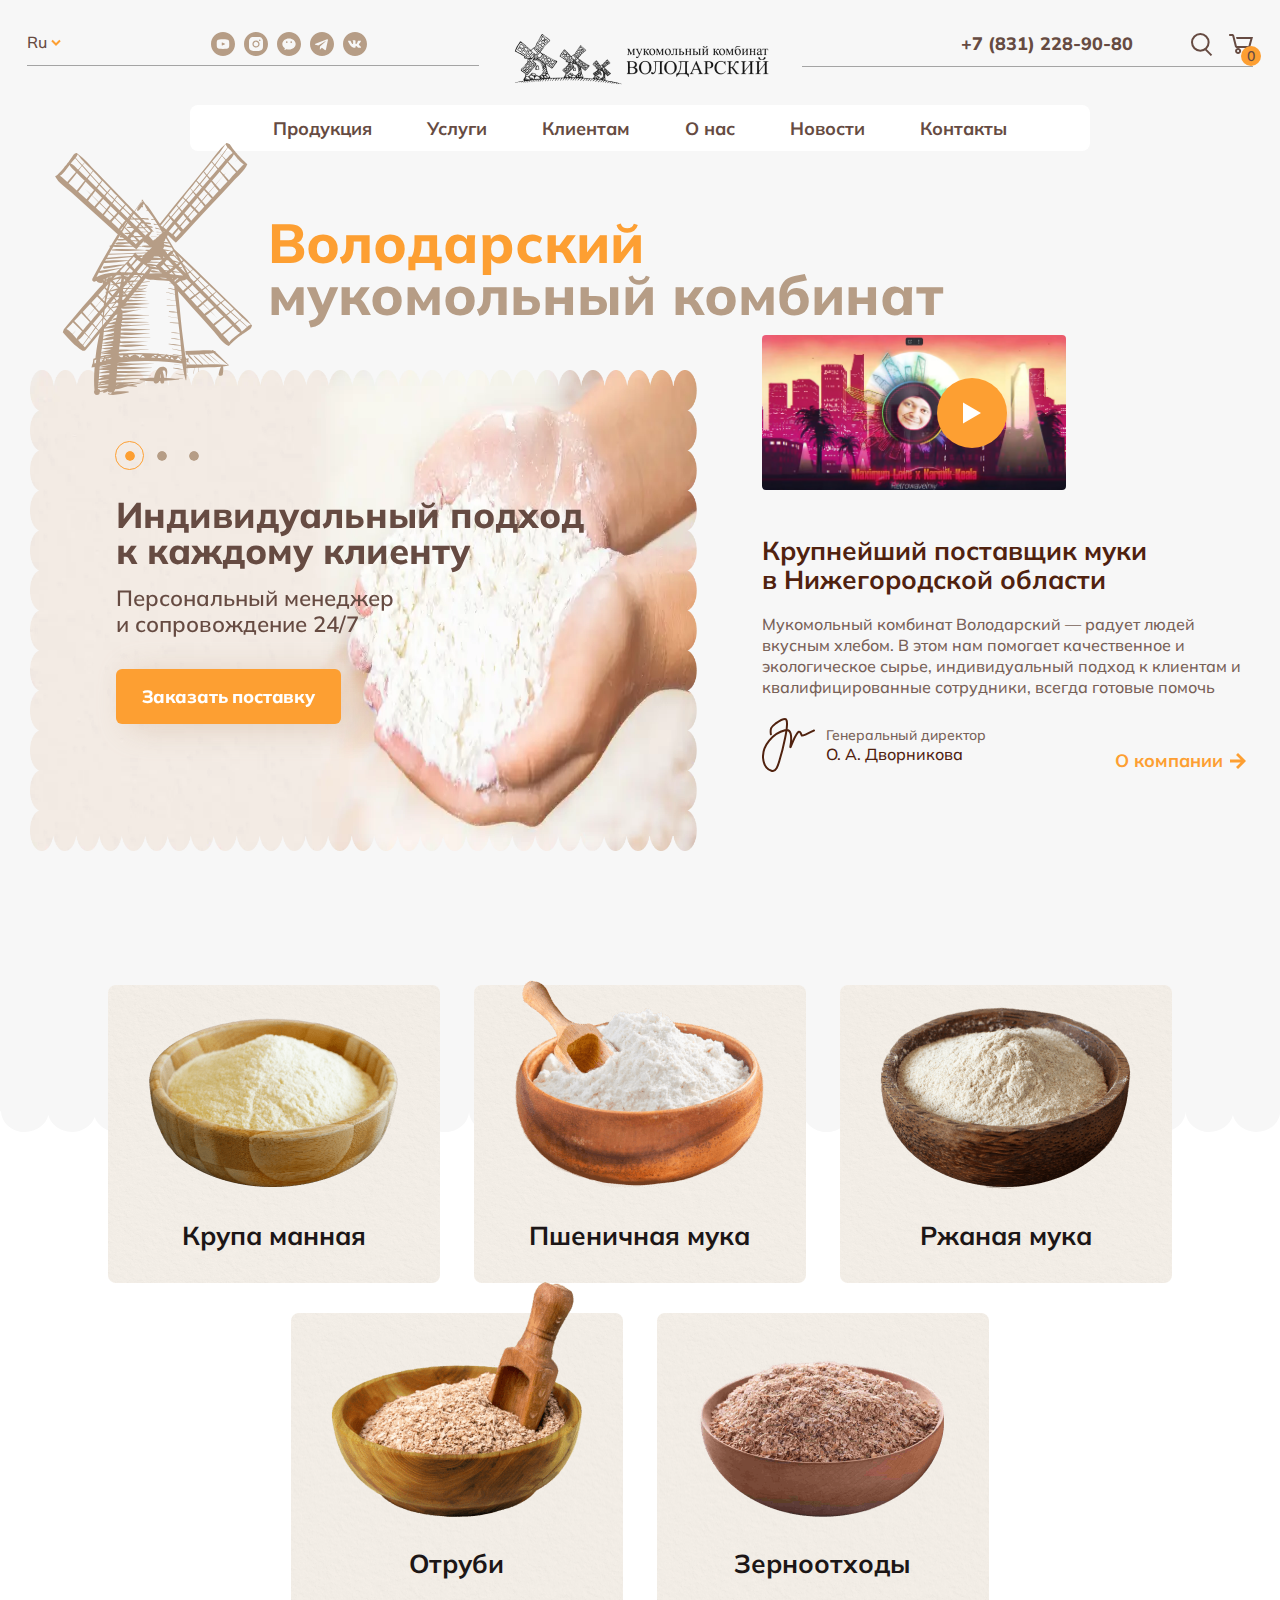
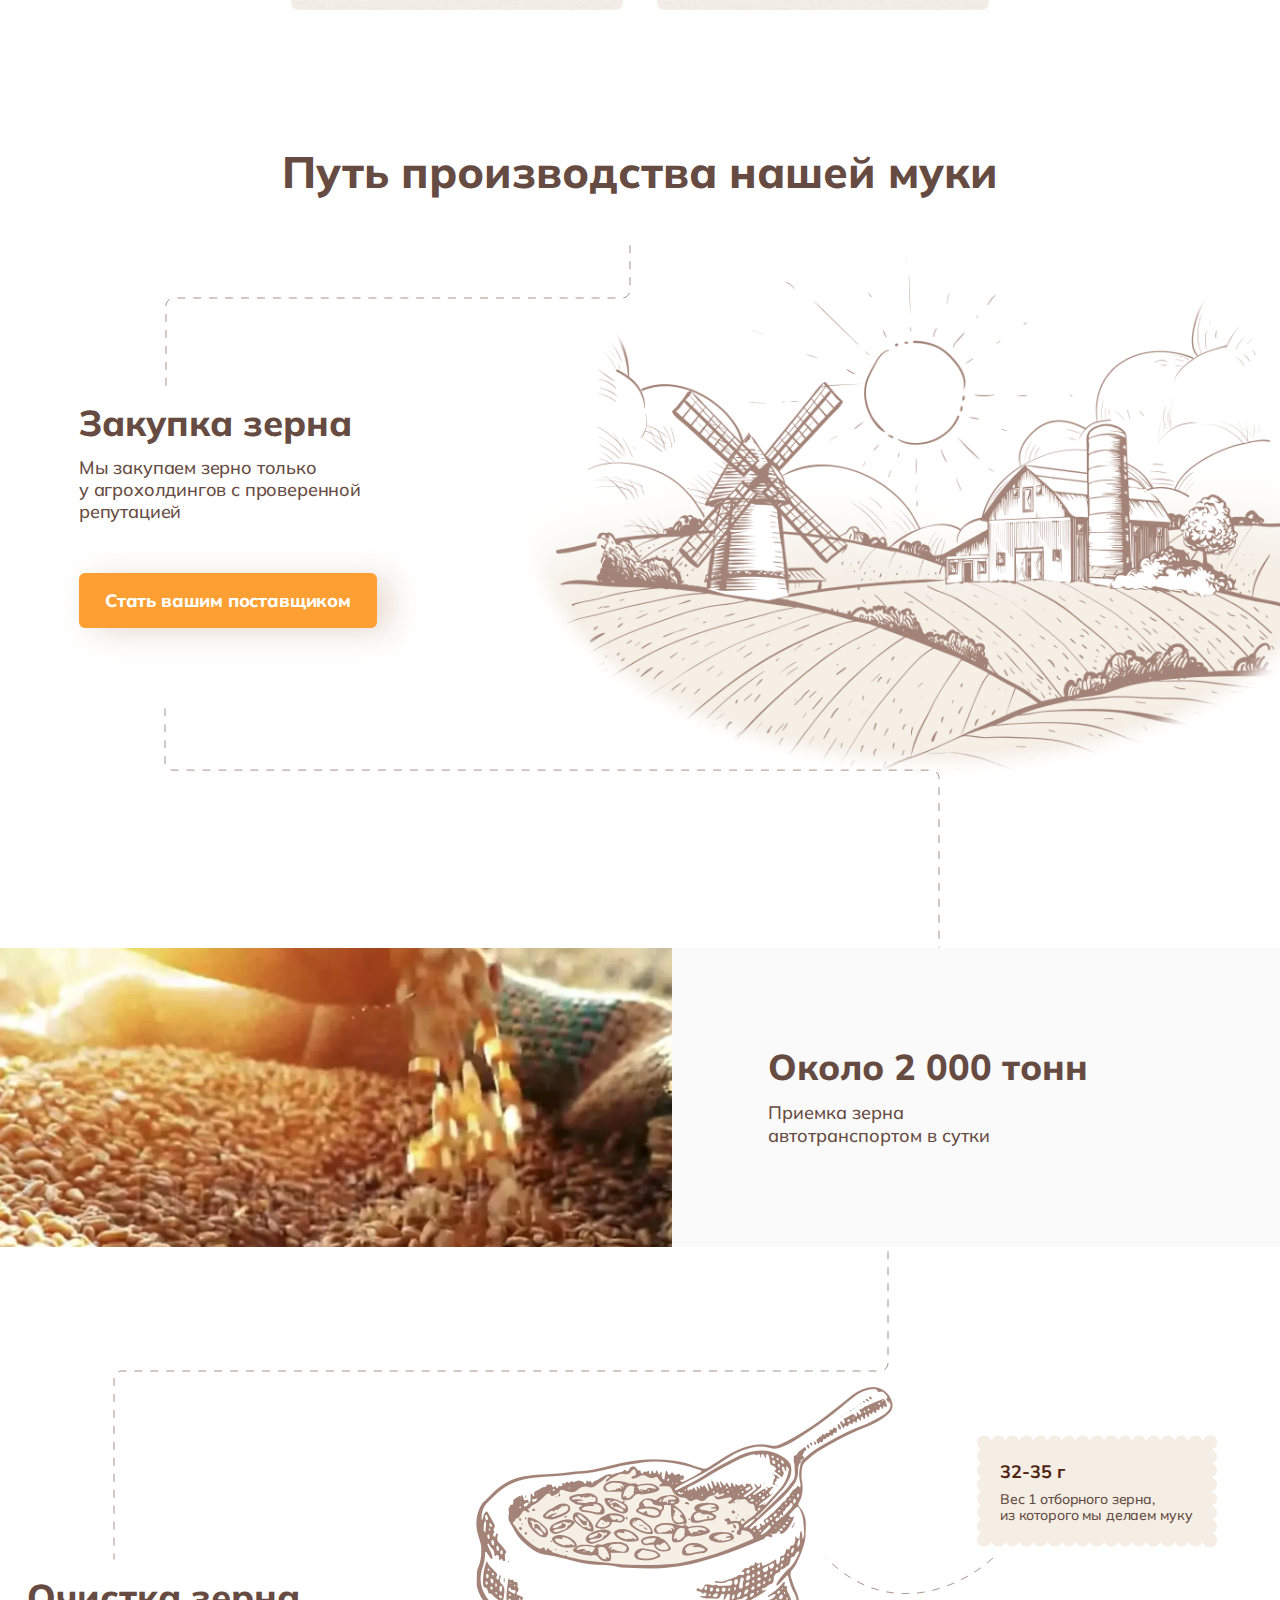
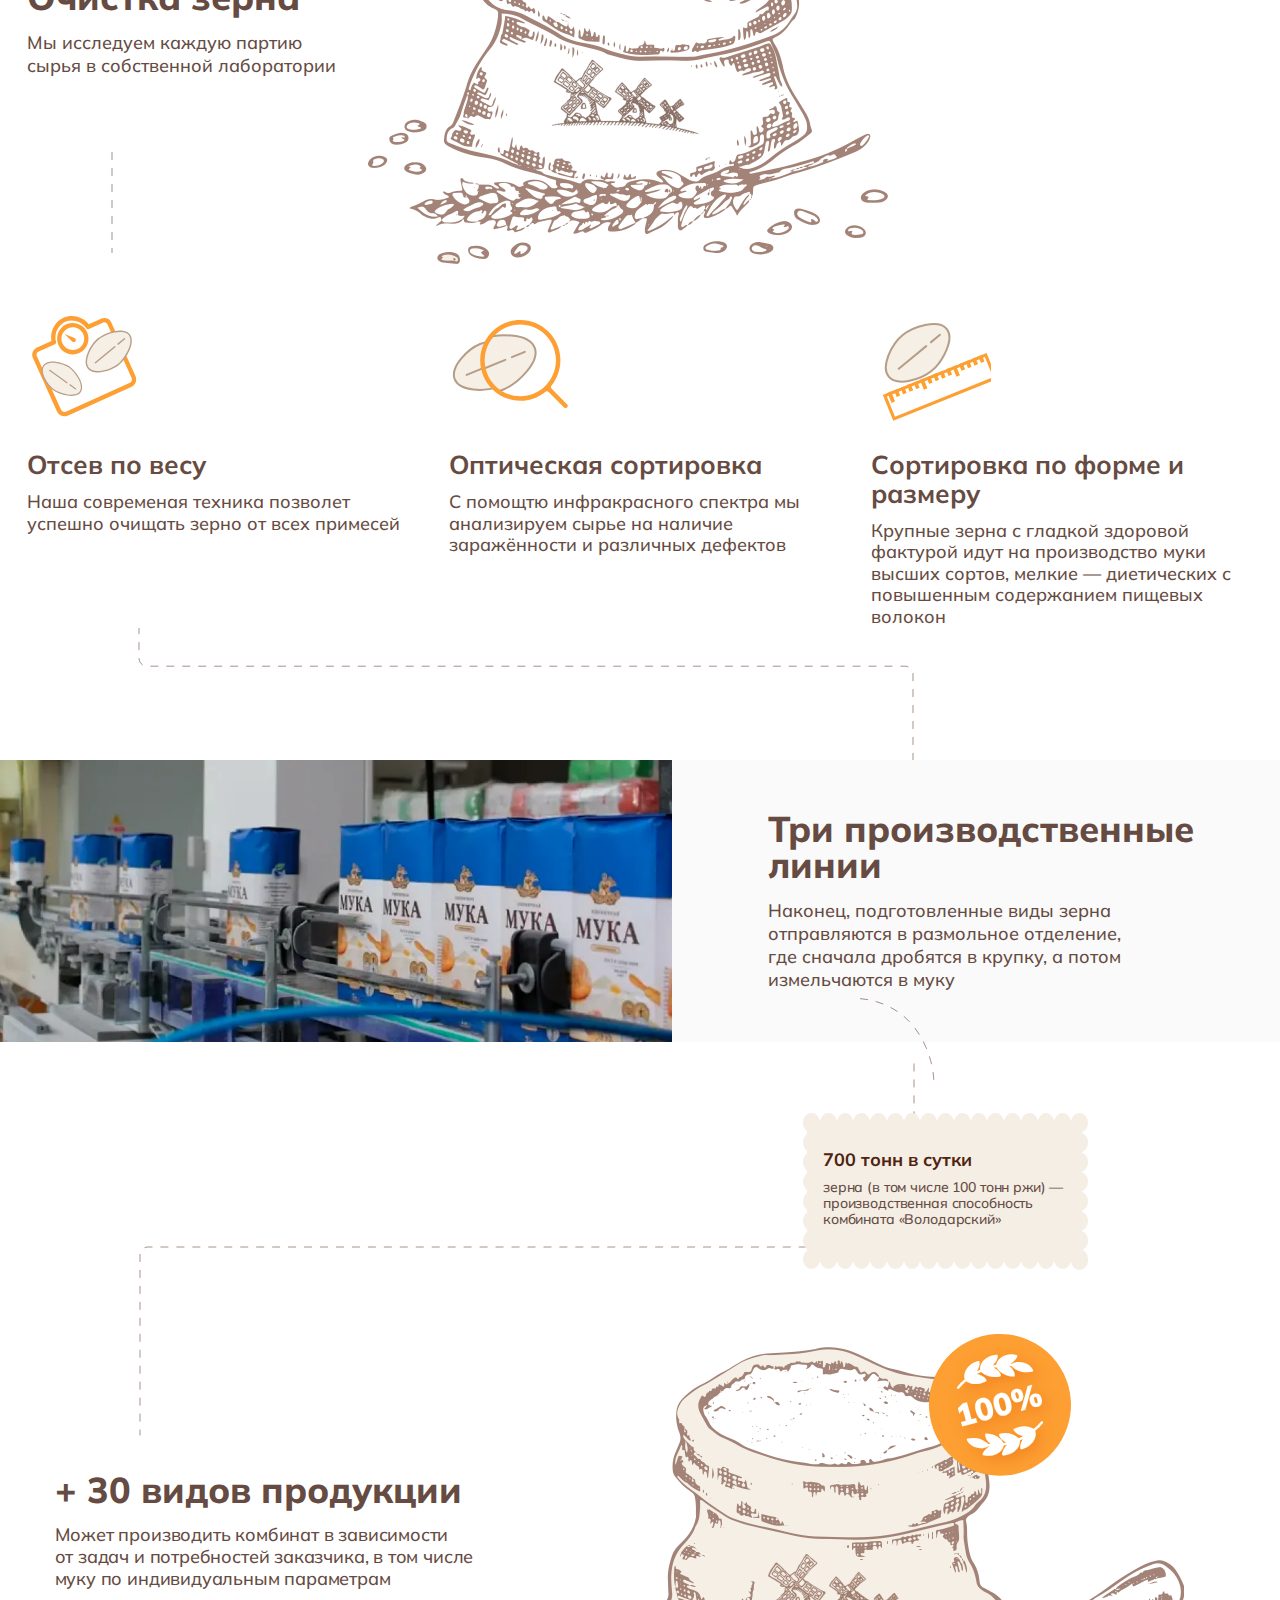
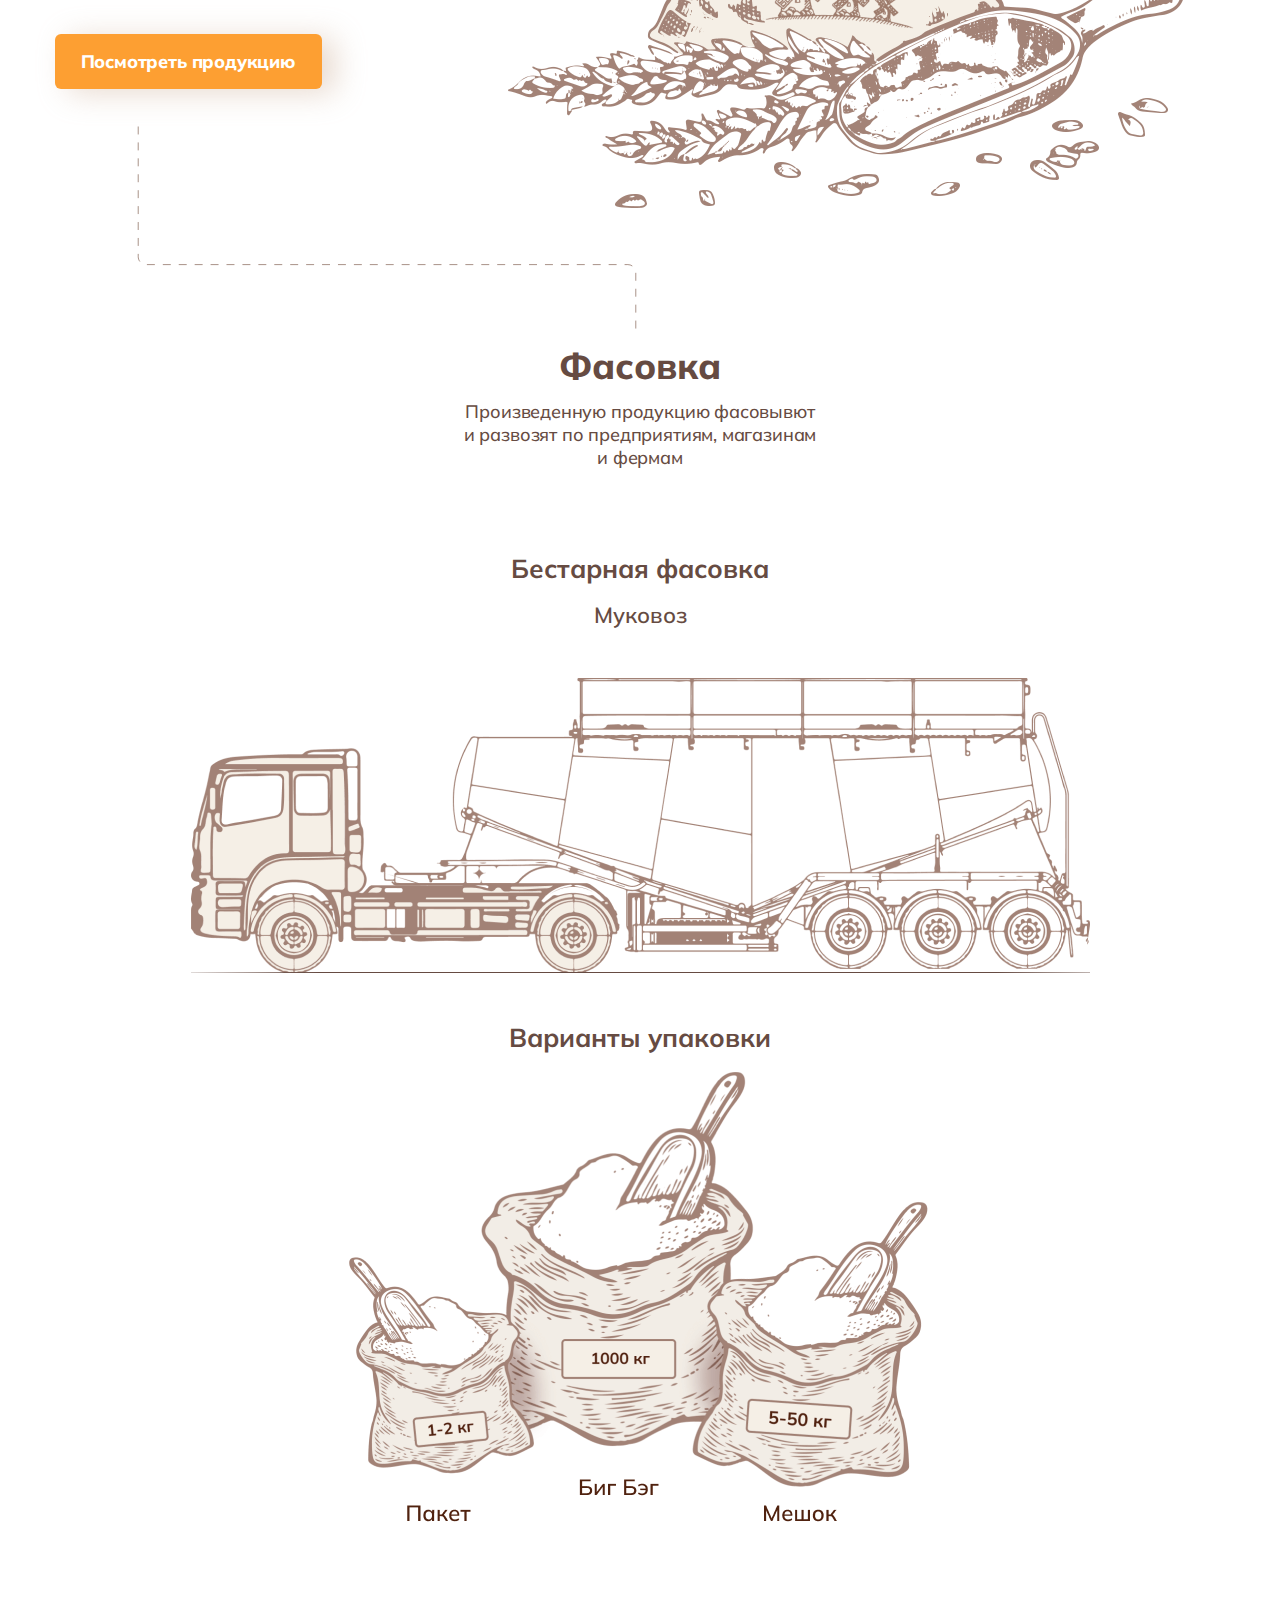
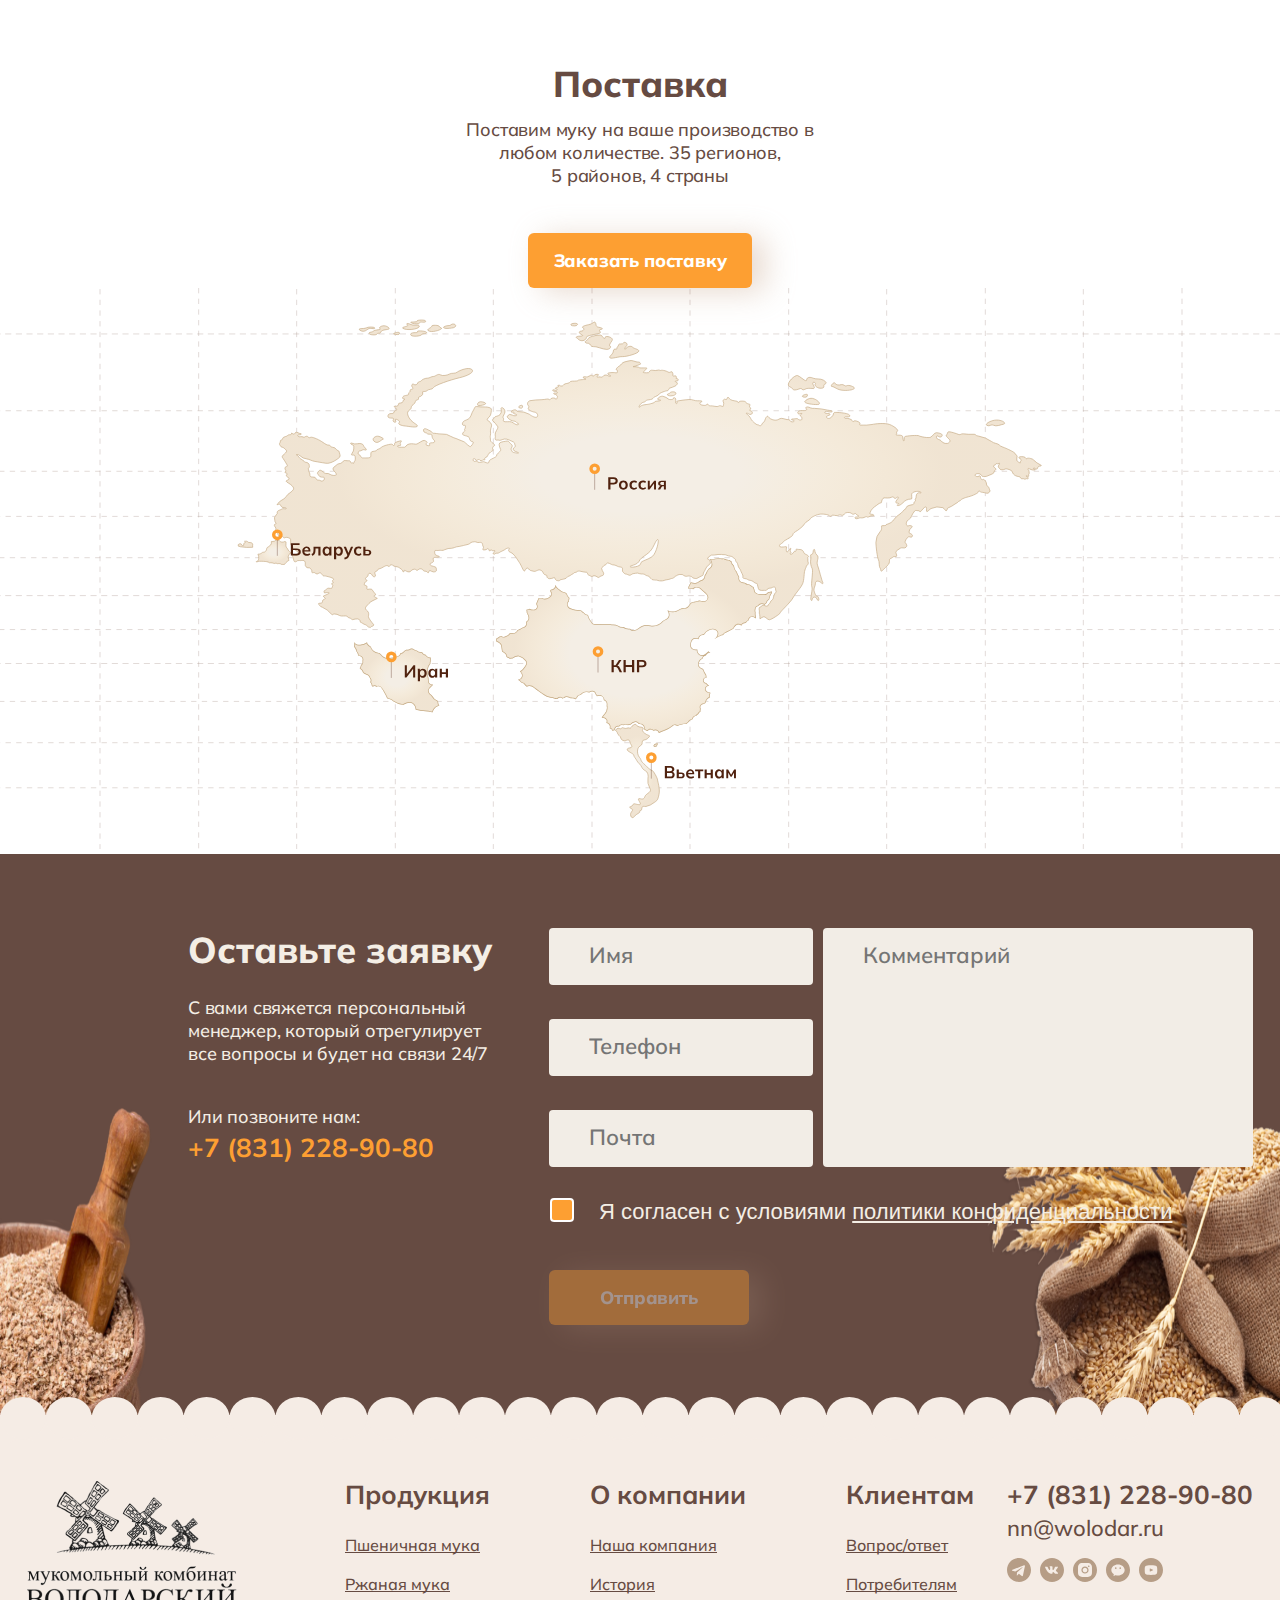
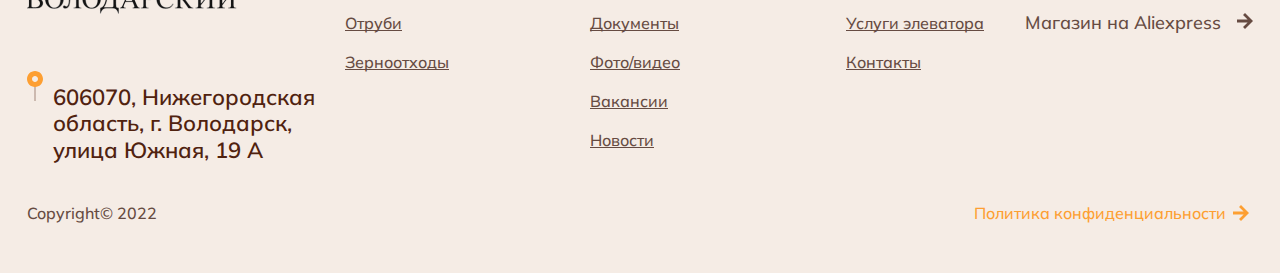
==== commit fe179b6c: "validator" ====
--- a/index.html
+++ b/index.html
@@ -373,7 +373,7 @@
                         <a href="tel:+78312289080" class="form-contact__body">+7 (831) 228-90-80</a>
                     </div>
                 </div>
-                <form action="" class="form">
+                <form action="#" class="form">
                     <div class="form__group">
                         <div class="form-input__group">
                             <input type="text" name="name" placeholder="Имя" class="form-input">
@@ -386,7 +386,7 @@
                         <label class="control control-checkbox">
                             Я согласен с условиями <a href="#">политики конфиденциальности</a>
                             <input type="checkbox" />
-                            <div class="control_indicator"></div>
+                            <span class="control_indicator"></span>
                         </label>
                     </div>
                     <div class="form-button__box">
--- a/css/style.css
+++ b/css/style.css
@@ -1 +1 @@
-@import url("https://fonts.googleapis.com/css2?family=Mulish:wght@500;600;700;800&display=swap");.header__basket-indicator{display:-webkit-box;display:-ms-flexbox;display:flex;-webkit-box-pack:center;-ms-flex-pack:center;justify-content:center;-webkit-box-align:center;-ms-flex-align:center;align-items:center}.button{padding:16px 26px;background:#FD9F32;-webkit-box-shadow:13px 4px 30px rgba(203,173,149,0.45);box-shadow:13px 4px 30px rgba(203,173,149,0.45);border-radius:6px;color:#ffffff;text-align:center;letter-spacing:-0.01em;font-weight:800;font-size:18px;display:inline-block}.button-play{width:70px;height:70px;display:block;border-radius:50%;background:#FD9F32 url(../img/icons/play.svg) no-repeat center;position:absolute;top:50%;left:50%;-webkit-transform:translateX(-50%) translateY(-50%);transform:translateX(-50%) translateY(-50%);pointer-events:none}.hidden.button-play{display:none}.main-screen__slider .swiper-pagination .swiper-pagination-bullet-active:before{content:"";width:29px;height:29px;border:1px solid #FD9F32;display:inline-block;background:none;position:absolute;top:-10px;left:-10px;border-radius:50%;pointer-events:none}*{margin:0;padding:0;border:0;-webkit-tap-highlight-color:rgba(0,0,0,0);-moz-tap-highlight-color:rgba(0,0,0,0);-o-tap-highlight-color:rgba(0,0,0,0);-ms-tap-highlight-color:rgba(0,0,0,0);tap-highlight-color:rgba(0,0,0,0)}*,:after,:before{-webkit-box-sizing:border-box;box-sizing:border-box}:active,:focus{outline:none}a:active,a:focus{outline:none}aside,footer,header,nav{display:block}button,input,textarea{font-family:inherit}input::-ms-clear{display:none}button{cursor:pointer}button::-moz-focus-inner{padding:0;border:0}a,a:visited{text-decoration:none}a:hover{text-decoration:none}ul li{list-style:none}iframe{width:100%}textarea{resize:none}body,html{font-size:18px;font-weight:500;color:#664B42;font-family:"Mulish",sans-serif;display:-webkit-box;display:-ms-flexbox;display:flex;-webkit-box-orient:vertical;-webkit-box-direction:normal;-ms-flex-direction:column;flex-direction:column;min-height:100vh}main{-webkit-box-flex:1;-ms-flex-positive:1;flex-grow:1}body.fixed{overflow:hidden}h1{font-size:55px;line-height:52.25px;font-weight:800}h2{font-size:44px;line-height:44px;font-weight:800}h3{font-size:36px;line-height:36px;font-weight:800;margin:0 0 16px 0}h4{font-size:26px;line-height:28.6px;font-weight:700}h5{font-size:22px;line-height:26px;font-weight:600}.button{-webkit-transition:0.3s ease-in;transition:0.3s ease-in}.button:disabled{opacity:0.4}.button:disabled:hover{-webkit-box-shadow:13px 4px 30px rgba(203,173,149,0.45);box-shadow:13px 4px 30px rgba(203,173,149,0.45)}.button:hover{-webkit-box-shadow:3px 4px 30px rgba(203,173,149,0.8),13px 4px 30px rgba(203,173,149,0.45);box-shadow:3px 4px 30px rgba(203,173,149,0.8),13px 4px 30px rgba(203,173,149,0.45)}.variable-text__color{color:#FD9F32}.link{-webkit-transition:0.15s linear;transition:0.15s linear}.link:hover{color:#FD9F32}.video__box{position:relative;max-width:-webkit-max-content;max-width:-moz-max-content;max-width:max-content}.video__box .preview{position:absolute;left:0;top:0;max-width:100%;max-height:100%;border-radius:4px}.header{padding:23px 0 20px 0;z-index:1000}.header.fixed{background:#fff;position:sticky;top:0;left:0;-webkit-box-shadow:0px 3px 23px 0px rgba(50,50,50,0.19);box-shadow:0px 3px 23px 0px rgba(50,50,50,0.19)}.header.active{background:#fff;-webkit-box-shadow:none;box-shadow:none}.header.active .header__inner{display:-webkit-box;display:-ms-flexbox;display:flex;-webkit-box-pack:justify;-ms-flex-pack:justify;justify-content:space-between}.header.active .header__left-section:after,.header.active .header__logo:after,.header.active .header__right-section:after{content:none}.header__logo{position:relative;top:10px}.header__logo.hidden{opacity:0;z-index:-1}.logo-mobile{display:none}.header__inner{max-width:1537px;margin:0 auto;padding:0 27px;display:-ms-grid;display:grid;-ms-grid-columns:1.7fr 31px 0.6fr 31px 1.7fr;grid-template-columns:1.7fr 0.6fr 1.7fr;-webkit-column-gap:31px;-moz-column-gap:31px;column-gap:31px;-webkit-box-align:center;-ms-flex-align:center;align-items:center}.language{font-size:16px}.language-current__box{display:-webkit-box;display:-ms-flexbox;display:flex;-webkit-box-align:center;-ms-flex-align:center;align-items:center}.language-current__box img{margin:0 0 0 4px}.language__list{display:none}.header__left-section,.header__right-section{display:-webkit-box;display:-ms-flexbox;display:flex;position:relative;margin:-15px 0 0 0}.header__left-section:after,.header__right-section:after{content:"";width:100%;height:1px;background:#A4A4A4;position:absolute;left:0;bottom:-5px}.social-item,.social-link{display:inline-block}.social-item:not(:last-child){margin:0 4px 0 0}.header__social-list{margin:0 0 0 33.3%}.header__mobile-box{margin:0 0 0 35.33%;font-weight:800}.header__tel{color:#664B42}.mobile-tel__icon{display:none}.header__controls{display:-webkit-box;display:-ms-flexbox;display:flex;margin-left:auto}.header__search-form{display:none}.header__search-icon{margin:0 16px 0 0}.header__search-icon.visible{display:block}.header__basket{position:relative}.header__basket-indicator{font-size:14px;width:20px;height:20px;border-radius:50%;background:#FD9F32;position:absolute;right:-8px;bottom:-4px;font-weight:600}.burger{display:none}.burger span{width:24px;height:1px;display:block;border-bottom:2px solid #A28276;border-radius:6px}.burger span:not(:last-child){margin:0 0 7px 0}.burger.active{height:20px}.burger.active span:nth-child(2){display:none}.burger.active span:first-child{-webkit-transform:rotate(45deg);transform:rotate(45deg);position:relative;bottom:-9px}.burger.active span:last-child{-webkit-transform:rotate(-45deg);transform:rotate(-45deg)}.navigation__container{max-width:1375px;margin:0px auto 0 auto}.navigation{padding:11.5px 83px;background:#ffffff;border-radius:8px;position:relative;width:-webkit-max-content;width:-moz-max-content;width:max-content;z-index:2;margin:0 auto;text-align:center}.navigation__link{display:inline-block;font-weight:700;color:#664B42}.navigation__link:not(:last-child){margin:0 50px 0 0}.main-screen{background:url(../img/svg/main-screen-bg.svg) no-repeat;background-size:cover;padding:157px 0 281px 0;margin:-163px 0 0 0}.main-screen__container{max-width:1850px;margin:0 auto;padding:0 30px}.main-screen__head{display:-webkit-box;display:-ms-flexbox;display:flex;-webkit-box-align:center;-ms-flex-align:center;align-items:center;margin:-2px 0 0 25px;position:relative;z-index:2}.main-screen__heading{color:#B69D86;margin:0 0 0 16px}.main-screen__body{display:-ms-grid;display:grid;-ms-grid-columns:2.144fr 65px 1fr;grid-template-columns:2.144fr 1fr;gap:65px}.main-screen__slider{margin:-55px 0 0 0;padding:30px 0 0 0}.main-screen__slider-item{height:481px;display:-webkit-box;display:-ms-flexbox;display:flex;-webkit-box-align:center;-ms-flex-align:center;align-items:center;padding:0 20px 0 86px}.main-screen__slider-item img{width:100%;height:100%;position:absolute;top:0;left:0;pointer-events:none}.slide-img__mobile{display:none}.main-screen__slider-content{position:relative;z-index:1;max-width:560px}.main-screen__slider-title{margin:0 0 16px 0}.main-screen__slider-descr{font-size:22px;font-weight:600;line-height:26.4px;margin:0 0 32px 0;max-width:437px}.main-screen__slider .swiper-pagination{bottom:auto;top:111px;left:95px;width:auto;display:-webkit-box;display:-ms-flexbox;display:flex;-webkit-box-align:center;-ms-flex-align:center;align-items:center}.main-screen__slider .swiper-pagination .swiper-pagination-bullet{width:10px;height:10px;background:url(../img/svg/bullet.svg) no-repeat center;background-size:10px 10px;opacity:1;margin:0 22px 0 0}.main-screen__slider .swiper-pagination .swiper-pagination-bullet:last-child{margin:0}.main-screen__slider .swiper-pagination .swiper-pagination-bullet-active{background:url(../img/svg/bullet-active.svg) no-repeat center;background-size:10px 10px;position:relative}.main-screen__sidebar{width:488px;margin:-60px 0 0 0}.sidebar__video{height:auto;width:420px;border-radius:4px}.played,.video{cursor:pointer}.sidebar-video__box{margin:0 0 47px 0}.main-screen__sidebar-heading{color:#50220F;margin:0 0 20px 0;max-width:404px}.main-screen__sidebar-descr{color:#776157;margin:0 0 20px 0;font-size:16px;line-height:21px}.main-screen__sidebar-requisits{display:-webkit-box;display:-ms-flexbox;display:flex;-webkit-box-pack:justify;-ms-flex-pack:justify;justify-content:space-between}.requisit__item{display:-webkit-box;display:-ms-flexbox;display:flex;-webkit-box-align:center;-ms-flex-align:center;align-items:center}.requisit__item-text{margin:0 0 0 11px}.director{font-size:14px;color:#776157}.director-name{color:#50220F;font-size:16px}.requisit__link{-ms-flex-item-align:end;align-self:flex-end;font-size:18px;font-weight:700;color:#FD9F32;position:relative;padding:0 27px 0 0}.requisit__link:after{content:"";width:16px;height:16px;background:url(../img/svg/small-arrow.svg) no-repeat;background-size:16px 16px;position:absolute;right:4px;top:50%;-webkit-transform:translateY(-50%);transform:translateY(-50%)}.product-cards{max-width:1834px;margin:0 auto;padding:0 19px 140px 19px}.product-cards__box{width:100%;position:relative;z-index:1;display:-webkit-box;display:-ms-flexbox;display:flex;-webkit-box-pack:center;-ms-flex-pack:center;justify-content:center;-ms-flex-wrap:wrap;flex-wrap:wrap;-webkit-column-gap:34px;-moz-column-gap:34px;column-gap:34px;row-gap:30px;margin:-147px 0 0 0}.product-card__item:hover .product-card__name{color:#FD9F32}.product-card__img{margin:-57px 0 28px 0}.product-card__item{display:-webkit-box;display:-ms-flexbox;display:flex;-webkit-box-orient:vertical;-webkit-box-direction:normal;-ms-flex-direction:column;flex-direction:column;-webkit-box-pack:center;-ms-flex-pack:center;justify-content:center;-webkit-box-align:center;-ms-flex-align:center;align-items:center;padding:26px 27px 32px 26px;background:url(../img/product-card-bg.png) no-repeat;background-size:100% 100%;width:332px}.product-card__item img{max-width:100%;max-height:100%}.product-card__name{color:#1C1616;text-align:center;-webkit-transition:0.15s linear;transition:0.15s linear}.purchase{padding:0 0 139px 0;overflow:hidden}.purchase__inner{max-width:1332px;margin:0 auto;padding:0 27px}.purchase__heading{text-align:center;margin:0 0 30px 0;position:relative}.purchase__heading:after{content:"";width:466px;height:146px;background:url(../img/svg/dash-1.svg) no-repeat;background-size:466px 146px;position:absolute;left:138px;top:95px}.purchase__box{display:-ms-grid;display:grid;-webkit-box-align:center;-ms-flex-align:center;align-items:center;-ms-grid-columns:304px 100px 3fr;grid-template-columns:304px 3fr;-webkit-column-gap:100px;-moz-column-gap:100px;column-gap:100px;padding:0 0 0 52px}.purchase__item:first-child{position:relative;background:#fff;z-index:2}.purchase__item:first-child:after{content:"";position:absolute;top:303px;left:85px;width:776px;height:240px;background:url(../img/svg/dash-2.svg) no-repeat;background-size:776px 240px}.purchase__item-img{position:relative;padding-top:76%}.purchase__item-img img{position:absolute;left:0;top:0;height:100%}.purchase__item-descr{margin:0 0 50px 0;letter-spacing:-0.01em;line-height:22px}.tons{z-index:2}.fullscreen-section{background:#FAFAFA;position:relative;display:-webkit-box;display:-ms-flexbox;display:flex;-webkit-box-pack:justify;-ms-flex-pack:justify;justify-content:space-between}.fullscreen-section img{width:100%;height:100%;display:inherit}.fullscreen__item--left{width:52.5%;min-height:100%}.fullscreen__item--right{width:40%;-ms-flex-item-align:center;-ms-grid-row-align:center;align-self:center;padding:20px 20px 20px 0}.fullscreen__heading,.fullscreen__item-descr{max-width:560px}.clearing{max-width:1630px;margin:140px auto 0 auto;padding:0 27px 132px 27px}.clearing-head{display:-webkit-box;display:-ms-flexbox;display:flex;-webkit-box-pack:justify;-ms-flex-pack:justify;justify-content:space-between;-webkit-box-align:center;-ms-flex-align:center;align-items:center;-webkit-column-gap:32px;-moz-column-gap:32px;column-gap:32px;max-width:1204px;padding:0 0 0 201px;margin:0 0 38px 0}.clearing-head__img{position:relative}.clearing-head__img img{max-width:100%;max-height:100%}.clearing-head__img:after{content:"";position:absolute;top:170px;right:-103px;width:173px;height:36.66px;background:url(../img/svg/dash-6.svg) no-repeat;background-size:173px 36.66px}.info-block{background:url(../img/svg/img-info-bg.svg) no-repeat;background-size:100% 100%;padding:25px 23px;position:absolute;z-index:2;width:240px;min-height:112px}.clearing-head__img .info-block{right:-324px;top:48px}.info-block__head{font-weight:700;color:#50220F;margin:0 0 8px 0}.info-block__body{font-size:14px;line-height:16px;letter-spacing:-0.01em}.clearing-body{display:-ms-grid;display:grid;padding:0 0 0 203px;gap:40px;-ms-grid-columns:406px 40px 406px 40px 431px;grid-template-columns:406px 406px 431px;position:relative}.clearing-body:after{content:"";position:absolute;bottom:-210px;left:285px;width:776px;height:260px;background:url(../img/svg/dash-5.svg) no-repeat;background-size:776px 260px}.clearing-body__item{position:relative;z-index:2;background:#fff}.clearing-body__descr{line-height:21.6px;margin:11px 0 0 0}.clearing-icon{margin:0 0 19px 0}.clearing-textblock{position:relative}.clearing-textblock:before{content:"";position:absolute;left:86px;top:-392px;width:776px;height:373px;background:url(../img/svg/dash-3.svg) no-repeat;background-size:776px 373px;z-index:-1}.clearing-textblock:after{content:"";position:absolute;bottom:-176px;width:2px;height:101px;left:84px;background:url(../img/svg/dash-4.svg) no-repeat;background-size:2px 101px}.lines{margin:0 0 305px 0}.lines-textblock{position:relative}.lines-textblock .info-block{bottom:-279px;right:172px;background:url(../img/info-bg.png) no-repeat;background-size:100% 100%;width:285px;min-height:157px;padding:35px 20px 20px 20px}.lines-textblock:after{content:url(../img/svg/dash-7.svg);position:absolute;right:325px;bottom:-94px}.types{max-width:1225px;margin:0 auto;padding:0 27px;position:relative}.types:before{content:"";position:absolute;top:-284px;left:111px;width:776px;height:373px;background:url(../img/svg/dash-8.svg);background-size:776px 373px}.types:after{content:"";position:absolute;bottom:-119px;left:109px;width:500px;height:206px;background:url(../img/svg/dash-9.svg);background-size:500px 206px}.types__inner{display:-webkit-box;display:-ms-flexbox;display:flex;-webkit-box-align:center;-ms-flex-align:center;align-items:center;-webkit-column-gap:6px;-moz-column-gap:6px;column-gap:6px;margin:0 0 135px 0}.types__heading{white-space:nowrap}.types-text{position:relative;z-index:1}.types__descr{max-width:446px;letter-spacing:-0.01em;line-height:22px;margin:0 0 44px 0}.types-img{position:relative}.types-img img{max-width:100%;max-height:100%}.types-img__icon{position:absolute;right:97px;top:-29px}.packing{max-width:1172px;margin:0 auto;padding:0 27px;text-align:center;display:-webkit-box;display:-ms-flexbox;display:flex;-webkit-box-orient:vertical;-webkit-box-direction:normal;-ms-flex-direction:column;flex-direction:column;-webkit-box-align:center;-ms-flex-align:center;align-items:center}.packing img{max-width:100%;max-height:100%}.packing__head{margin:0 0 86px 0}.packing__descr{max-width:361px;letter-spacing:-0.01em;margin:0 auto}.packing__heading{margin:0 0 18px 0}.packing__subheading{margin:0 0 50px 0}.truck-img{position:relative;margin:0 0 46px 0}.truck-img:after{content:"";width:100%;height:1px;background:url(../img/svg/road-line.svg) no-repeat;background-size:100% 1px;position:absolute;bottom:5px;left:0}.various-packages__img{margin:20px 0 135px 0}.packages__img-text{display:-webkit-box;display:-ms-flexbox;display:flex;font-size:22px;font-weight:600;color:#50220F;max-width:468px;-webkit-column-gap:105px;-moz-column-gap:105px;column-gap:105px;margin:-6px auto 0 auto}.packages__img-text span:nth-child(2){margin:-26px 0 0 0;display:inline-block}.packing-button{margin:46px 0 0 0}.map img{width:100%;height:100%}.mobile-map{display:none}.tablet-map{display:none}.form-section{color:#F4EEE5;padding:78px 0 90px 0;background:#664B42 url(../img/form-bg.png) no-repeat bottom center;background-size:100% 366px}.form__inner{max-width:1547px;margin:0 auto;padding:0 27px;display:-webkit-box;display:-ms-flexbox;display:flex;-webkit-column-gap:138px;-moz-column-gap:138px;column-gap:138px}.form__text{max-width:487px;padding:0 20px 0 161px}.form__heading{margin:0 0 28px 0}.form__descr{margin:0 0 40px 0}.form__contact-head,.form__descr{letter-spacing:-0.01em}.form-contact__body{display:inline-block;margin:3px 0 0 0;color:#FD9F32;font-size:26px;font-weight:700}.form{margin:-4px 0 0 0;width:100%}.form__group{display:-webkit-box;display:-ms-flexbox;display:flex;-webkit-box-pack:justify;-ms-flex-pack:justify;justify-content:space-between;-webkit-column-gap:46px;-moz-column-gap:46px;column-gap:46px}.form-input,.form-textarea{background:#F2EDE6;border-radius:4px;padding:13px 16px 16px 40px;font-size:22px;font-weight:600}.form-input{width:100%}.form-input:not(:last-child){margin:0 0 34px 0}.form-input__group{max-width:392px}.form-textarea__block{width:100%}.form-textarea{height:239px;width:430px;-webkit-box-flex:0;-ms-flex:0 0 auto;flex:0 0 auto}.form-button{-webkit-box-shadow:13px 4px 30px rgba(203,173,149,0.45);box-shadow:13px 4px 30px rgba(203,173,149,0.45);width:200px}.form-button__box{margin:45px 0 0 0}.form-checkbox{margin:32px 0 0 0}.control{font-family:arial;display:block;position:relative;padding-left:50px;margin-bottom:4px;padding-top:0px;cursor:pointer;font-size:22px}.control a{color:inherit;position:relative;text-decoration:underline}.control input{position:absolute;z-index:-1;opacity:0}.control_indicator{position:absolute;top:-1px;left:1px;height:24px;width:24px;background:#FD9F32;border:2px solid #ffffff;border-radius:4px}.control input:focus~.control_indicator,.control:hover input~.control_indicator{background:#FD9F32}.control input:checked~.control_indicator{background:#FD9F32}.control input:checked:focus~.control_indicator,.control:hover input:not([disabled]):checked~.control_indicator{background:#FD9F32}.control input:disabled~.control_indicator{background:#e6e6e6;opacity:0.6;pointer-events:none}.control_indicator:after{-webkit-box-sizing:unset;box-sizing:unset;content:"";position:absolute;display:none}.control input:checked~.control_indicator:after{display:block}.control-checkbox .control_indicator:after{left:8px;top:4px;width:3px;height:8px;border:solid #ffffff;border-width:0 2px 2px 0;-webkit-transform:rotate(45deg);transform:rotate(45deg)}.control-checkbox input:disabled~.control_indicator:after{border-color:#7b7b7b}.footer{background:#f5ece5;padding:65px 0 50px 0;position:relative}.footer:before{content:"";width:100%;height:46px;background:url(../img/svg/footer-bg.svg);position:absolute;top:-18px;left:0;display:inline-block;z-index:10}.footer__bottom,.footer__inner{max-width:1677px;margin:0 auto;padding:0 27px;display:-webkit-box;display:-ms-flexbox;display:flex;-ms-flex-wrap:wrap;flex-wrap:wrap;-webkit-box-pack:justify;-ms-flex-pack:justify;justify-content:space-between}.footer__bottom{font-size:16px;-webkit-box-align:center;-ms-flex-align:center;align-items:center;margin:40px auto 0 auto}.policy-link{color:#FD9F32;position:relative;padding:0 27px 0 0}.policy-link:after{content:"";width:16px;height:16px;background:url(../img/svg/small-arrow.svg) no-repeat;background-size:16px 16px;position:absolute;right:4px;top:50%;-webkit-transform:translateY(-50%);transform:translateY(-50%)}.footer__logo{display:block;margin:0 0 65px 0}.footer__textblock{max-width:295px;font-size:22px;font-weight:600;color:#50220F;line-height:26.4px;display:block;position:relative;padding:0 0 0 26px}.footer__textblock:before{content:url(../img/icons/pin.svg);position:absolute;left:0;top:-13px}.footer__menu{display:-webkit-box;display:-ms-flexbox;display:flex;-webkit-column-gap:100px;-moz-column-gap:100px;column-gap:100px}.footer__menu-head{font-size:26px;line-height:29px;font-weight:700;margin:0 0 24px 0}.footer__menu-item:not(:last-child){margin:0 0 16px 0}.footer__menu-link{position:relative;font-size:16px;line-height:21px;color:inherit;-webkit-transition:0.15s linear;transition:0.15s linear}.footer__menu-link:hover{color:#FD9F32}.footer__menu-link:hover:after{background:#FD9F32}.footer__menu-link:after{content:"";width:100%;height:1px;background:#664B42;position:absolute;left:0;bottom:2px;-webkit-transition:0.15s linear;transition:0.15s linear}.footer__aliexpress-link{text-align:right;padding:0 32px 0 0;position:relative}.footer__aliexpress-link:after{content:url(../img/svg/dark-arrow.svg);position:absolute;right:0;top:50%;-webkit-transform:translateY(-50%);transform:translateY(-50%)}.footer__aliexpress-link,.footer__mail,.footer__tel{display:block;color:inherit}.footer__social-list{margin:0 0 24px 0}.footer__tel{font-size:26px;line-height:29px;margin:0 0 5px 0;font-weight:700;-webkit-transition:0.15s linear;transition:0.15s linear}.footer__tel:hover{color:#FD9F32}.footer__mail{margin:0 0 16px 0;font-size:22px;-webkit-transition:0.15s linear;transition:0.15s linear}.footer__mail:hover{color:#FD9F32}@media screen and (max-width:1560px){.clearing-head{max-width:100%;-webkit-box-pack:start;-ms-flex-pack:start;justify-content:flex-start;padding:0}.clearing-body{-ms-grid-columns:(1fr)[3];grid-template-columns:repeat(3,1fr);padding:0}.clearing-body:after{left:111px}.form__inner{-webkit-column-gap:35px;-moz-column-gap:35px;column-gap:35px}.form__group{-webkit-column-gap:10px;-moz-column-gap:10px;column-gap:10px}}@media screen and (max-width:1270px){.main-screen__body{-ms-grid-columns:4fr;grid-template-columns:4fr;gap:50px}.main-screen__container{padding:0 28px}.main-screen__sidebar{width:100%;display:-webkit-box;display:-ms-flexbox;display:flex;-webkit-column-gap:61px;-moz-column-gap:61px;column-gap:61px;margin:0}.sidebar-video__box{margin:0}.clearing-textblock:before{content:none}.clearing-textblock:after{content:none}.clearing-head__img .info-block{right:-195px;top:-73px}.clearing-head__img:after{content:url(../img/svg/mobile-dash-2.svg);width:auto;height:auto;background:none;top:-37px;right:12px}.clearing-head{margin:0 0 46px 0}.clearing-head__img img{width:437px;height:397px}.lines{margin:0 0 318px 0}.lines-textblock .info-block{right:7px;padding:39px 20px 20px 20px}.lines-textblock:after{right:154px;bottom:-120px}.types:before{width:500px;height:344px;background-size:500px 344px;top:-322px;left:164px}.types__descr{margin:0 0 48px 0}.types__inner{margin:0 0 139px 0}.packing__head{margin:0 0 64px 0}.packing__heading{margin:0 0 14px 0}.packing__subheading{margin:0 0 46px 0}.truck-img{max-width:773px}.various-packages__img{margin:20px 0 136px 0}.form__inner{-webkit-box-orient:vertical;-webkit-box-direction:normal;-ms-flex-direction:column;flex-direction:column}.form__text{padding:0;display:-webkit-box;display:-ms-flexbox;display:flex;-webkit-box-pack:justify;-ms-flex-pack:justify;justify-content:space-between;max-width:100%}.form__textbox{max-width:306px}.form__group{-webkit-column-gap:57px;-moz-column-gap:57px;column-gap:57px}.control{max-width:648px;margin:0 auto}.form-button{text-align:center}.form-input:not(:last-child){margin:0 0 25px 0}.form-input__group{max-width:100%}.form-textarea{width:49%;height:221px}.form-button__box{text-align:center}.footer__contacts{width:100%;margin:30px 0 0 0}.footer__contacts a{display:inline-block}.footer__aliexpress-link{text-align:left}.footer__logo{margin:0 0 41px 0}.footer__menu{-webkit-column-gap:70px;-moz-column-gap:70px;column-gap:70px}}@media screen and (max-width:1170px){.header{padding:16px 0 16px 0}.social-item:not(:last-child){margin:0 4px 0 0}.header__logo{top:17px}.header__social-list{margin:0 35px 0 0}.header__mobile-box{margin:0 0 0 35px}.header__left-section,.header__right-section{-webkit-box-pack:justify;-ms-flex-pack:justify;justify-content:space-between}.navigation__container{margin:26px auto 0 auto}.main-screen{padding:195px 0 186px 0;margin:-170px 0 0 0}.main-screen__slider-item{height:364px;padding:54px 20px 0px 98px}.main-screen__slider .swiper-pagination{top:97px;left:107px}.main-screen__slider-title{margin:0 0 11px 0}.main-screen__head{margin:0}.main-screen__slider-title{font-size:26px;line-height:28.6px;font-weight:700}.main-screen__slider-descr{font-size:18px;line-height:21.6px}.product-cards{padding:0 19px 102px 19px}.product-card__item{width:270px}.product-cards__box{margin:-123px 0 0 0}.product-card__name{font-size:18px;line-height:21.6px}.product-card__img{margin:-38px 0 12px 0}.purchase__heading:after{width:359px;background-size:359px 146px;left:130px;top:68px}.purchase__item:first-child:after{width:551px;height:159px;background-size:551px 159px;top:319px;left:109px}.purchase{padding:0 0 186px 0}.fullscreen__item--left{width:48.5%}.fullscreen__item--right{width:48.5%}.purchase__box{padding:0}.purchase__item:first-child{margin:62px 0 0 0}.purchase__item-img img{left:-57px;top:33px}.fullscreen-section{min-height:256px}.types:after{width:347px;background-size:347px 206px;bottom:-140px;left:165px}.clearing{margin:157px auto 0 auto;padding:0 27px 163px 27px}.clearing-body{display:-webkit-box;display:-ms-flexbox;display:flex;-webkit-box-pack:center;-ms-flex-pack:center;justify-content:center;-ms-flex-wrap:wrap;flex-wrap:wrap;-ms-grid-columns:none;grid-template-columns:none;row-gap:52px;-webkit-column-gap:23px;-moz-column-gap:23px;column-gap:23px}.clearing-body__item{width:432px;text-align:center}.clearing-body:after{content:none}.desctope-map{display:none}.tablet-map{display:block}.form-section{padding:53px 0 90px 0}.form__inner{padding:0 72px}.form__heading{margin:0 0 13px 0}.form__descr{margin:0 0 72px 0}.footer__bottom{-webkit-box-pack:start;-ms-flex-pack:start;justify-content:flex-start}.policy-link{margin:0 0 0 16px}}@media screen and (max-width:1023px){h1{font-size:36px;line-height:39.6px}h2{font-size:36px;line-height:36px}h3{font-size:26px;line-height:28.6px;font-weight:700}h4{font-size:22px;line-height:21.6px}.header__mobile-box{margin:0}.header__tel{font-size:13px}.header__right-section{-webkit-box-align:center;-ms-flex-align:center;align-items:center}.header__social-list{margin:0}.navigation{padding:11.5px 20px}.navigation__link{font-size:16px}.navigation__link:not(:last-child){margin:0 17px 0 0}.main-screen__sidebar{-webkit-box-orient:vertical;-webkit-box-direction:normal;-ms-flex-direction:column;flex-direction:column}.sidebar__video{width:100%;margin:0 0 20px 0}.main-screen__slider-item{height:450px;padding:0 20px 0 20px}.main-screen__slider .swiper-pagination{left:28px}.purchase__box{-ms-grid-columns:4fr;grid-template-columns:4fr}.purchase__item:last-child{-webkit-box-ordinal-group:0;-ms-flex-order:-1;order:-1}.purchase__heading:after{content:none}.purchase__item-img img{left:-27px}.purchase__box{padding:0}.purchase__item:first-child:after{top:211px}.clearing-head__img .info-block{display:none}.clearing-head__img:after{content:none}.lines-textblock:after{content:none}.lines-textblock .info-block{right:0}.types__inner{-webkit-box-orient:vertical;-webkit-box-direction:normal;-ms-flex-direction:column;flex-direction:column}.types-img{-webkit-box-ordinal-group:0;-ms-flex-order:-1;order:-1;margin:0 0 30px 0}.types:after,.types:before{content:none}.types:before{top:-90px}.form-section{background:#664B42}.form__inner{padding:0 23px}.footer__inner{-webkit-box-orient:vertical;-webkit-box-direction:normal;-ms-flex-direction:column;flex-direction:column}.footer__col{display:-webkit-box;display:-ms-flexbox;display:flex;-webkit-box-pack:justify;-ms-flex-pack:justify;justify-content:space-between;-ms-flex-wrap:wrap;flex-wrap:wrap;row-gap:30px;-webkit-box-align:center;-ms-flex-align:center;align-items:center;margin:0 0 40px 0;margin:0;-webkit-box-ordinal-group:1;-ms-flex-order:0;order:0}.footer__logo{margin:0}.footer__contacts{-webkit-box-ordinal-group:2;-ms-flex-order:1;order:1;margin:30px 0 50px 0}.footer__menu{-webkit-box-ordinal-group:3;-ms-flex-order:2;order:2;-webkit-box-pack:justify;-ms-flex-pack:justify;justify-content:space-between;-webkit-column-gap:39px;-moz-column-gap:39px;column-gap:39px}}@media screen and (max-width:767px){h3{font-size:26px;line-height:28.6px}h5{font-size:18px;line-height:22px}body{font-size:16px}.header{padding:15px 0 15px 0}.header__left-section,.header__right-section{margin:0}.header__search-icon{margin:0 3px 0 0}.language{display:none}.mobile-tel__icon{display:inline;margin:0 0 0 8px}.header__search-icon{display:none}.header__social-list{text-align:center;margin:17px 0 13px 0}.burger{display:block}.mobile__contacts-container{text-align:center}.social-item:not(:last-child){margin:0 15px 0px 0}.navigation__container{display:none;position:fixed;top:0;left:0;min-height:100vh;height:100%;width:100%;background:#fff;z-index:90;margin:0;overflow:auto}.navigation__container.active{display:block}.navigation{min-height:100vh;width:100%;display:-webkit-box;display:-ms-flexbox;display:flex;-webkit-box-orient:vertical;-webkit-box-direction:normal;-ms-flex-direction:column;flex-direction:column;text-align:left;padding:147px 20px 20px 20px}.navigation__link{font-size:22px;padding:0 0 12px 0;border-bottom:1px solid #B69D86}.navigation__link:not(:last-child){margin:0 0 12px 0}.header__tel{font-size:18px;font-weight:800;display:-webkit-box;display:-ms-flexbox;display:flex;-webkit-box-align:center;-ms-flex-align:center;align-items:center;-webkit-box-pack:center;-ms-flex-pack:center;justify-content:center}.social-link img{width:32px;height:32px}.header__left-section:after{bottom:-9px}.header__inner{padding:0 20px}.main-screen{margin:-184px 0 0 0}.main-screen__container{padding:0 18px}.main-screen__slider-title{font-size:22px;line-height:26.4px;font-weight:800;margin:0 0 8px 0}.main-screen__slider-descr{margin:0 0 24px 0}.main-screen__body{gap:30px}.sidebar__video{margin:0 0 16px 0}.main-screen__sidebar-descr{font-size:14px;line-height:18.2px;margin:0 0 8px 0}.requisit__item-text{margin:0 0 0 15px}.main-screen__sidebar-heading{margin:0 0 10px 0}.main-screen__slider-item{height:481px;padding:105px 36px 0 27px;-webkit-box-align:start;-ms-flex-align:start;align-items:flex-start}.slider-button__box{text-align:center}.main-screen__heading{margin:0 0 0 21px}.main-screen__slider .swiper-pagination{left:38px;top:99px}.product-cards__box{-webkit-column-gap:24px;-moz-column-gap:24px;column-gap:24px;row-gap:24px}.product-card__item{width:164px}.product-card__img{margin:-57px 0 16px 0}.product-cards__box{margin:-118px 0 0 0}.product-card__item{padding:26px 12px 20px 12px;min-height:186px}.purchase{padding:0 0 99px 0}.purchase__item:first-child{text-align:center}.purchase__item:first-child:after{content:none}.purchase__item:first-child{position:static;background:none;text-align:left;margin:0;padding:0 20px}.purchase__inner{padding:0 20px}.purchase__heading{padding:0 20px}.fullscreen__item--left,.fullscreen__item--right{width:100%}.fullscreen__item--left{height:200px}.fullscreen__item--right{padding:30px 20px 31px 20px;min-height:200px;min-height:180px}.fullscreen__item-descr{line-height:21px}.clearing{margin:99px auto 0 auto;padding:0 20px 112px 19px}.fullscreen-section{-webkit-box-orient:vertical;-webkit-box-direction:normal;-ms-flex-direction:column;flex-direction:column}.fullscreen-section.lines{-webkit-box-orient:vertical;-webkit-box-direction:reverse;-ms-flex-direction:column-reverse;flex-direction:column-reverse}.lines-textblock .info-block{bottom:-448px;right:-1px}.info-block__head{font-size:18px}.lines-textblock .info-block{padding:36px 20px 20px 22px;letter-spacing:0px}.lines-textblock:after{bottom:-321px}.types-img__icon{width:108px;height:108px;right:50px;top:-45px}.types-img{margin:0 0 25px 0}.types{padding:0 19px}.types__inner{margin:0 0 120px 0}.packing__head{margin:0 0 69px 0}.packing__heading{margin:0 0 10px 0}.packing__subheading{margin:0 0 50px 0}.truck-img{margin:0 0 29px 0}.various-packages__img{margin:20px 0 95px 0}.packing-button{margin:53px 0 0 0}.tablet-map{display:none}.mobile-map{display:block}.form__group{-webkit-box-orient:vertical;-webkit-box-direction:normal;-ms-flex-direction:column;flex-direction:column}.form-section{padding:34px 0 90px 0}.form__inner{padding:0 20px}.form__descr{margin:0 0 25px 0;line-height:21px}.form__contact{margin:0 0 62px 0}.form-input,.form-textarea{font-size:18px}.form-input,.form-textarea{padding:16px 17px 16px 40px}.form-checkbox{margin:24px 0 0 0}.form-button{width:100%}.form-button__box{margin:40px 0 0 0}.control{font-size:18px}.control_indicator{top:-3px}.form-contact__body{margin:5px 0 0 0}.form__contact-head{font-size:18px}.form__contact-head,.form__descr{letter-spacing:0}.form__heading{margin:0 0 16px 0}.form-textarea{width:100%;margin:16px 0 0 0}.form-input:not(:last-child){margin:0 0 16px 0}.form__text{-webkit-box-orient:vertical;-webkit-box-direction:normal;-ms-flex-direction:column;flex-direction:column}.footer__textblock{font-size:14px;line-height:18.2px;max-width:211px}.footer__tel{font-size:22px}.footer__mail{font-size:18px}.footer__bottom{-webkit-box-orient:vertical;-webkit-box-direction:reverse;-ms-flex-direction:column-reverse;flex-direction:column-reverse;text-align:center}.policy-link{display:inline-block;margin:0 0 10px 0;padding:0}.policy-link:after{right:-27px}}@media screen and (max-width:600px){h1{font-size:26px;line-height:28.6px}.logo-desctope{display:none}.logo-mobile{display:inline-block}.header__logo{top:0}.header__logo:after{content:"";width:calc(100% + 65px);height:1px;background:#A4A4A4;position:absolute;left:-31px;bottom:0px}.navigation{padding:119px 20px 20px 20px}.main-screen__head{margin:0}.main-screen__head img{width:143px;height:183px}.slide-img__desctope{display:none}.slide-img__mobile{display:block;width:100%}.main-screen__sidebar-requisits{-webkit-box-orient:vertical;-webkit-box-direction:normal;-ms-flex-direction:column;flex-direction:column}.requisit__link{-ms-flex-item-align:center;-ms-grid-row-align:center;align-self:center}.requisit__item{margin:0 0 50px 0}.purchase__item-img img{left:-39px;top:0px}.purchase__inner{padding:0}.clearing-head{-webkit-box-orient:vertical;-webkit-box-direction:normal;-ms-flex-direction:column;flex-direction:column;-webkit-box-align:start;-ms-flex-align:start;align-items:flex-start}.clearing-head__img img{width:273px;height:248px}.clearing-head__item:last-child{-webkit-box-ordinal-group:0;-ms-flex-order:-1;order:-1;margin:0 0 18px 0;-ms-flex-item-align:center;-ms-grid-row-align:center;align-self:center}.clearing-icon{width:87px;height:87px;margin:0 0 17px 0}.clearing-body__descr{font-size:14px;line-height:18.2px}.clearing-body{row-gap:69px}.clearing-head{margin:0 0 51px 0}.clearing-body__item{width:100%}.packing{padding:0 19px}.footer__menu-list{display:none}.footer__menu{-webkit-box-orient:vertical;-webkit-box-direction:normal;-ms-flex-direction:column;flex-direction:column}.footer__menu-head{border-bottom:1px solid #664B42;padding:0 0 12px 0;position:relative;margin:0}.footer__menu-head:after{content:"";width:26px;height:26px;background:url(../img/svg/chevron.svg) no-repeat;position:absolute;right:0;top:5px;-webkit-transition:0.15s linear;transition:0.15s linear}.footer__menu-head.active:after{-webkit-transform:rotate(180deg);transform:rotate(180deg)}.footer__menu-list{margin:16px 0 0 0}.footer__menu-item:not(:last-child){margin:0 0 4px 0}.footer__menu-box{margin:0 0 12px 0}.footer__menu-link{display:block;background:#FFFFFF;border-radius:4px;padding:12px}.footer__menu-link:after{content:none}}@media screen and (max-width:370px){.main-screen__head img{display:none}.button{font-size:16px}.main-screen__slider{margin:-15px 0 0 0}.main-screen__heading{margin:0}.product-card__item{width:85%}}+@import url("https://fonts.googleapis.com/css2?family=Mulish:wght@500;600;700;800&display=swap");.header__basket-indicator{display:-webkit-box;display:-ms-flexbox;display:flex;-webkit-box-pack:center;-ms-flex-pack:center;justify-content:center;-webkit-box-align:center;-ms-flex-align:center;align-items:center}.button{padding:16px 26px;background:#FD9F32;-webkit-box-shadow:13px 4px 30px rgba(203,173,149,0.45);box-shadow:13px 4px 30px rgba(203,173,149,0.45);border-radius:6px;color:#ffffff;text-align:center;letter-spacing:-0.01em;font-weight:800;font-size:18px;display:inline-block}.button-play{width:70px;height:70px;display:block;border-radius:50%;background:#FD9F32 url(../img/icons/play.svg) no-repeat center;position:absolute;top:50%;left:50%;-webkit-transform:translateX(-50%) translateY(-50%);transform:translateX(-50%) translateY(-50%);pointer-events:none}.hidden.button-play{display:none}.main-screen__slider .swiper-pagination .swiper-pagination-bullet-active:before{content:"";width:29px;height:29px;border:1px solid #FD9F32;display:inline-block;background:none;position:absolute;top:-10px;left:-10px;border-radius:50%;pointer-events:none}*{margin:0;padding:0;border:0;-webkit-tap-highlight-color:rgba(0,0,0,0);-moz-tap-highlight-color:rgba(0,0,0,0);-o-tap-highlight-color:rgba(0,0,0,0);-ms-tap-highlight-color:rgba(0,0,0,0);tap-highlight-color:rgba(0,0,0,0)}*,:after,:before{-webkit-box-sizing:border-box;box-sizing:border-box}:active,:focus{outline:none}a:active,a:focus{outline:none}aside,footer,header,nav{display:block}button,input,textarea{font-family:inherit}input::-ms-clear{display:none}button{cursor:pointer}button::-moz-focus-inner{padding:0;border:0}a,a:visited{text-decoration:none}a:hover{text-decoration:none}ul li{list-style:none}iframe{width:100%}textarea{resize:none}body,html{font-size:18px;font-weight:500;color:#664B42;font-family:"Mulish",sans-serif;display:-webkit-box;display:-ms-flexbox;display:flex;-webkit-box-orient:vertical;-webkit-box-direction:normal;-ms-flex-direction:column;flex-direction:column;min-height:100vh}main{-webkit-box-flex:1;-ms-flex-positive:1;flex-grow:1}body.fixed{overflow:hidden}h1{font-size:55px;line-height:52.25px;font-weight:800}h2{font-size:44px;line-height:44px;font-weight:800}h3{font-size:36px;line-height:36px;font-weight:800;margin:0 0 16px 0}h4{font-size:26px;line-height:28.6px;font-weight:700}h5{font-size:22px;line-height:26px;font-weight:600}.button{-webkit-transition:0.3s ease-in;transition:0.3s ease-in}.button:disabled{opacity:0.4}.button:disabled:hover{-webkit-box-shadow:13px 4px 30px rgba(203,173,149,0.45);box-shadow:13px 4px 30px rgba(203,173,149,0.45)}.button:hover{-webkit-box-shadow:3px 4px 30px rgba(203,173,149,0.8),13px 4px 30px rgba(203,173,149,0.45);box-shadow:3px 4px 30px rgba(203,173,149,0.8),13px 4px 30px rgba(203,173,149,0.45)}.variable-text__color{color:#FD9F32}.link{-webkit-transition:0.15s linear;transition:0.15s linear}.link:hover{color:#FD9F32}.video__box{position:relative;max-width:-webkit-max-content;max-width:-moz-max-content;max-width:max-content}.video__box .preview{position:absolute;left:0;top:0;max-width:100%;max-height:100%;border-radius:4px}.header{padding:23px 0 20px 0;z-index:1000}.header.fixed{background:#fff;position:sticky;top:0;left:0;-webkit-box-shadow:0px 3px 23px 0px rgba(50,50,50,0.19);box-shadow:0px 3px 23px 0px rgba(50,50,50,0.19)}.header.active{background:#fff;-webkit-box-shadow:none;box-shadow:none}.header.active .header__inner{display:-webkit-box;display:-ms-flexbox;display:flex;-webkit-box-pack:justify;-ms-flex-pack:justify;justify-content:space-between}.header.active .header__left-section:after,.header.active .header__logo:after,.header.active .header__right-section:after{content:none}.header__logo{position:relative;top:10px}.header__logo.hidden{opacity:0;z-index:-1}.logo-mobile{display:none}.header__inner{max-width:1537px;margin:0 auto;padding:0 27px;display:-ms-grid;display:grid;-ms-grid-columns:1.7fr 31px 0.6fr 31px 1.7fr;grid-template-columns:1.7fr 0.6fr 1.7fr;-webkit-column-gap:31px;-moz-column-gap:31px;column-gap:31px;-webkit-box-align:center;-ms-flex-align:center;align-items:center}.language{font-size:16px}.language-current__box{display:-webkit-box;display:-ms-flexbox;display:flex;-webkit-box-align:center;-ms-flex-align:center;align-items:center}.language-current__box img{margin:0 0 0 4px}.language__list{display:none}.header__left-section,.header__right-section{display:-webkit-box;display:-ms-flexbox;display:flex;position:relative;margin:-15px 0 0 0}.header__left-section:after,.header__right-section:after{content:"";width:100%;height:1px;background:#A4A4A4;position:absolute;left:0;bottom:-5px}.social-item,.social-link{display:inline-block}.social-item:not(:last-child){margin:0 4px 0 0}.header__social-list{margin:0 0 0 33.3%}.header__mobile-box{margin:0 0 0 35.33%;font-weight:800}.header__tel{color:#664B42}.mobile-tel__icon{display:none}.header__controls{display:-webkit-box;display:-ms-flexbox;display:flex;margin-left:auto}.header__search-form{display:none}.header__search-icon{margin:0 16px 0 0}.header__search-icon.visible{display:block}.header__basket{position:relative}.header__basket-indicator{color:#664B42;font-size:14px;width:20px;height:20px;border-radius:50%;background:#FD9F32;position:absolute;right:-8px;bottom:-4px;font-weight:600}.burger{display:none}.burger span{width:24px;height:1px;display:block;border-bottom:2px solid #A28276;border-radius:6px}.burger span:not(:last-child){margin:0 0 7px 0}.burger.active{height:20px}.burger.active span:nth-child(2){display:none}.burger.active span:first-child{-webkit-transform:rotate(45deg);transform:rotate(45deg);position:relative;bottom:-9px}.burger.active span:last-child{-webkit-transform:rotate(-45deg);transform:rotate(-45deg)}.navigation__container{max-width:1375px;margin:0px auto 0 auto}.navigation{padding:11.5px 83px;background:#ffffff;border-radius:8px;position:relative;width:-webkit-max-content;width:-moz-max-content;width:max-content;z-index:2;margin:0 auto;text-align:center}.navigation__link{display:inline-block;font-weight:700;color:#664B42}.navigation__link:not(:last-child){margin:0 50px 0 0}.main-screen{background:url(../img/svg/main-screen-bg.svg) no-repeat;background-size:cover;padding:157px 0 281px 0;margin:-163px 0 0 0}.main-screen__container{max-width:1850px;margin:0 auto;padding:0 30px}.main-screen__head{display:-webkit-box;display:-ms-flexbox;display:flex;-webkit-box-align:center;-ms-flex-align:center;align-items:center;margin:-2px 0 0 25px;position:relative;z-index:2}.main-screen__heading{color:#B69D86;margin:0 0 0 16px}.main-screen__body{display:-ms-grid;display:grid;-ms-grid-columns:2.144fr 65px 1fr;grid-template-columns:2.144fr 1fr;gap:65px}.main-screen__slider{margin:-55px 0 0 0;padding:30px 0 0 0}.main-screen__slider-item{height:481px;display:-webkit-box;display:-ms-flexbox;display:flex;-webkit-box-align:center;-ms-flex-align:center;align-items:center;padding:0 20px 0 86px}.main-screen__slider-item img{width:100%;height:100%;position:absolute;top:0;left:0;pointer-events:none}.slide-img__mobile{display:none}.main-screen__slider-content{position:relative;z-index:1;max-width:560px}.main-screen__slider-title{margin:0 0 16px 0}.main-screen__slider-descr{font-size:22px;font-weight:600;line-height:26.4px;margin:0 0 32px 0;max-width:437px}.main-screen__slider .swiper-pagination{bottom:auto;top:111px;left:95px;width:auto;display:-webkit-box;display:-ms-flexbox;display:flex;-webkit-box-align:center;-ms-flex-align:center;align-items:center}.main-screen__slider .swiper-pagination .swiper-pagination-bullet{width:10px;height:10px;background:url(../img/svg/bullet.svg) no-repeat center;background-size:10px 10px;opacity:1;margin:0 22px 0 0}.main-screen__slider .swiper-pagination .swiper-pagination-bullet:last-child{margin:0}.main-screen__slider .swiper-pagination .swiper-pagination-bullet-active{background:url(../img/svg/bullet-active.svg) no-repeat center;background-size:10px 10px;position:relative}.main-screen__sidebar{width:488px;margin:-60px 0 0 0}.sidebar__video{height:auto;width:420px;border-radius:4px}.played,.video{cursor:pointer}.sidebar-video__box{margin:0 0 47px 0}.main-screen__sidebar-heading{color:#50220F;margin:0 0 20px 0;max-width:404px}.main-screen__sidebar-descr{color:#776157;margin:0 0 20px 0;font-size:16px;line-height:21px}.main-screen__sidebar-requisits{display:-webkit-box;display:-ms-flexbox;display:flex;-webkit-box-pack:justify;-ms-flex-pack:justify;justify-content:space-between}.requisit__item{display:-webkit-box;display:-ms-flexbox;display:flex;-webkit-box-align:center;-ms-flex-align:center;align-items:center}.requisit__item-text{margin:0 0 0 11px}.director{font-size:14px;color:#776157}.director-name{color:#50220F;font-size:16px}.requisit__link{-ms-flex-item-align:end;align-self:flex-end;font-size:18px;font-weight:700;color:#FD9F32;position:relative;padding:0 27px 0 0}.requisit__link:after{content:"";width:16px;height:16px;background:url(../img/svg/small-arrow.svg) no-repeat;background-size:16px 16px;position:absolute;right:4px;top:50%;-webkit-transform:translateY(-50%);transform:translateY(-50%)}.product-cards{max-width:1834px;margin:0 auto;padding:0 19px 140px 19px}.product-cards__box{width:100%;position:relative;z-index:1;display:-webkit-box;display:-ms-flexbox;display:flex;-webkit-box-pack:center;-ms-flex-pack:center;justify-content:center;-ms-flex-wrap:wrap;flex-wrap:wrap;-webkit-column-gap:34px;-moz-column-gap:34px;column-gap:34px;row-gap:30px;margin:-147px 0 0 0}.product-card__item:hover .product-card__name{color:#FD9F32}.product-card__img{margin:-57px 0 28px 0}.product-card__item{display:-webkit-box;display:-ms-flexbox;display:flex;-webkit-box-orient:vertical;-webkit-box-direction:normal;-ms-flex-direction:column;flex-direction:column;-webkit-box-pack:center;-ms-flex-pack:center;justify-content:center;-webkit-box-align:center;-ms-flex-align:center;align-items:center;padding:26px 27px 32px 26px;background:url(../img/product-card-bg.png) no-repeat;background-size:100% 100%;width:332px}.product-card__item img{max-width:100%;max-height:100%}.product-card__name{color:#1C1616;text-align:center;-webkit-transition:0.15s linear;transition:0.15s linear}.purchase{padding:0 0 139px 0;overflow:hidden}.purchase__inner{max-width:1332px;margin:0 auto;padding:0 27px}.purchase__heading{text-align:center;margin:0 0 30px 0;position:relative}.purchase__heading:after{content:"";width:466px;height:146px;background:url(../img/svg/dash-1.svg) no-repeat;background-size:466px 146px;position:absolute;left:138px;top:95px}.purchase__box{display:-ms-grid;display:grid;-webkit-box-align:center;-ms-flex-align:center;align-items:center;-ms-grid-columns:304px 100px 3fr;grid-template-columns:304px 3fr;-webkit-column-gap:100px;-moz-column-gap:100px;column-gap:100px;padding:0 0 0 52px}.purchase__item:first-child{position:relative;background:#fff;z-index:2}.purchase__item:first-child:after{content:"";position:absolute;top:303px;left:85px;width:776px;height:240px;background:url(../img/svg/dash-2.svg) no-repeat;background-size:776px 240px}.purchase__item-img{position:relative;padding-top:76%}.purchase__item-img img{position:absolute;left:0;top:0;height:100%}.purchase__item-descr{margin:0 0 50px 0;letter-spacing:-0.01em;line-height:22px}.tons{z-index:2}.fullscreen-section{background:#FAFAFA;position:relative;display:-webkit-box;display:-ms-flexbox;display:flex;-webkit-box-pack:justify;-ms-flex-pack:justify;justify-content:space-between}.fullscreen-section img{width:100%;height:100%;display:inherit}.fullscreen__item--left{width:52.5%;min-height:100%}.fullscreen__item--right{width:40%;-ms-flex-item-align:center;-ms-grid-row-align:center;align-self:center;padding:20px 20px 20px 0}.fullscreen__heading,.fullscreen__item-descr{max-width:560px}.clearing{max-width:1630px;margin:140px auto 0 auto;padding:0 27px 132px 27px}.clearing-head{display:-webkit-box;display:-ms-flexbox;display:flex;-webkit-box-pack:justify;-ms-flex-pack:justify;justify-content:space-between;-webkit-box-align:center;-ms-flex-align:center;align-items:center;-webkit-column-gap:32px;-moz-column-gap:32px;column-gap:32px;max-width:1204px;padding:0 0 0 201px;margin:0 0 38px 0}.clearing-head__img{position:relative}.clearing-head__img img{max-width:100%;max-height:100%}.clearing-head__img:after{content:"";position:absolute;top:170px;right:-103px;width:173px;height:36.66px;background:url(../img/svg/dash-6.svg) no-repeat;background-size:173px 36.66px}.info-block{background:url(../img/svg/img-info-bg.svg) no-repeat;background-size:100% 100%;padding:25px 23px;position:absolute;z-index:2;width:240px;min-height:112px}.clearing-head__img .info-block{right:-324px;top:48px}.info-block__head{font-weight:700;color:#50220F;margin:0 0 8px 0}.info-block__body{font-size:14px;line-height:16px;letter-spacing:-0.01em}.clearing-body{display:-ms-grid;display:grid;padding:0 0 0 203px;gap:40px;-ms-grid-columns:406px 40px 406px 40px 431px;grid-template-columns:406px 406px 431px;position:relative}.clearing-body:after{content:"";position:absolute;bottom:-210px;left:285px;width:776px;height:260px;background:url(../img/svg/dash-5.svg) no-repeat;background-size:776px 260px}.clearing-body__item{position:relative;z-index:2;background:#fff}.clearing-body__descr{line-height:21.6px;margin:11px 0 0 0}.clearing-icon{margin:0 0 19px 0}.clearing-textblock{position:relative}.clearing-textblock:before{content:"";position:absolute;left:86px;top:-392px;width:776px;height:373px;background:url(../img/svg/dash-3.svg) no-repeat;background-size:776px 373px;z-index:-1}.clearing-textblock:after{content:"";position:absolute;bottom:-176px;width:2px;height:101px;left:84px;background:url(../img/svg/dash-4.svg) no-repeat;background-size:2px 101px}.lines{margin:0 0 305px 0}.lines-textblock{position:relative}.lines-textblock .info-block{bottom:-279px;right:172px;background:url(../img/info-bg.png) no-repeat;background-size:100% 100%;width:285px;min-height:157px;padding:35px 20px 20px 20px}.lines-textblock:after{content:url(../img/svg/dash-7.svg);position:absolute;right:325px;bottom:-94px}.types{max-width:1225px;margin:0 auto;padding:0 27px;position:relative}.types:before{content:"";position:absolute;top:-284px;left:111px;width:776px;height:373px;background:url(../img/svg/dash-8.svg);background-size:776px 373px}.types:after{content:"";position:absolute;bottom:-119px;left:109px;width:500px;height:206px;background:url(../img/svg/dash-9.svg);background-size:500px 206px}.types__inner{display:-webkit-box;display:-ms-flexbox;display:flex;-webkit-box-align:center;-ms-flex-align:center;align-items:center;-webkit-column-gap:6px;-moz-column-gap:6px;column-gap:6px;margin:0 0 135px 0}.types__heading{white-space:nowrap}.types-text{position:relative;z-index:1}.types__descr{max-width:446px;letter-spacing:-0.01em;line-height:22px;margin:0 0 44px 0}.types-img{position:relative}.types-img img{max-width:100%;max-height:100%}.types-img__icon{position:absolute;right:97px;top:-29px}.packing{max-width:1172px;margin:0 auto;padding:0 27px;text-align:center;display:-webkit-box;display:-ms-flexbox;display:flex;-webkit-box-orient:vertical;-webkit-box-direction:normal;-ms-flex-direction:column;flex-direction:column;-webkit-box-align:center;-ms-flex-align:center;align-items:center}.packing img{max-width:100%;max-height:100%}.packing__head{margin:0 0 86px 0}.packing__descr{max-width:361px;letter-spacing:-0.01em;margin:0 auto}.packing__heading{margin:0 0 18px 0}.packing__subheading{margin:0 0 50px 0}.truck-img{position:relative;margin:0 0 46px 0}.truck-img:after{content:"";width:100%;height:1px;background:url(../img/svg/road-line.svg) no-repeat;background-size:100% 1px;position:absolute;bottom:5px;left:0}.various-packages__img{margin:20px 0 135px 0}.packages__img-text{display:-webkit-box;display:-ms-flexbox;display:flex;font-size:22px;font-weight:600;color:#50220F;max-width:468px;-webkit-column-gap:105px;-moz-column-gap:105px;column-gap:105px;margin:-6px auto 0 auto}.packages__img-text span:nth-child(2){margin:-26px 0 0 0;display:inline-block}.packing-button{margin:46px 0 0 0}.map img{width:100%;height:100%}.mobile-map{display:none}.tablet-map{display:none}.form-section{color:#F4EEE5;padding:78px 0 90px 0;background:#664B42 url(../img/form-bg.png) no-repeat bottom center;background-size:100% 366px}.form__inner{max-width:1547px;margin:0 auto;padding:0 27px;display:-webkit-box;display:-ms-flexbox;display:flex;-webkit-column-gap:138px;-moz-column-gap:138px;column-gap:138px}.form__text{max-width:487px;padding:0 20px 0 161px}.form__heading{margin:0 0 28px 0}.form__descr{margin:0 0 40px 0}.form__contact-head,.form__descr{letter-spacing:-0.01em}.form-contact__body{display:inline-block;margin:3px 0 0 0;color:#FD9F32;font-size:26px;font-weight:700}.form{margin:-4px 0 0 0;width:100%}.form__group{display:-webkit-box;display:-ms-flexbox;display:flex;-webkit-box-pack:justify;-ms-flex-pack:justify;justify-content:space-between;-webkit-column-gap:46px;-moz-column-gap:46px;column-gap:46px}.form-input,.form-textarea{background:#F2EDE6;border-radius:4px;padding:13px 16px 16px 40px;font-size:22px;font-weight:600}.form-input{width:100%}.form-input:not(:last-child){margin:0 0 34px 0}.form-input__group{max-width:392px}.form-textarea__block{width:100%}.form-textarea{height:239px;width:430px;-webkit-box-flex:0;-ms-flex:0 0 auto;flex:0 0 auto}.form-button{-webkit-box-shadow:13px 4px 30px rgba(203,173,149,0.45);box-shadow:13px 4px 30px rgba(203,173,149,0.45);width:200px}.form-button__box{margin:45px 0 0 0}.form-checkbox{margin:32px 0 0 0}.control{font-family:arial;display:block;position:relative;padding-left:50px;margin-bottom:4px;padding-top:0px;cursor:pointer;font-size:22px}.control a{color:inherit;position:relative;text-decoration:underline}.control input{position:absolute;z-index:-1;opacity:0}.control_indicator{position:absolute;top:-1px;left:1px;height:24px;width:24px;background:#FD9F32;border:2px solid #ffffff;border-radius:4px}.control input:focus~.control_indicator,.control:hover input~.control_indicator{background:#FD9F32}.control input:checked~.control_indicator{background:#FD9F32}.control input:checked:focus~.control_indicator,.control:hover input:not([disabled]):checked~.control_indicator{background:#FD9F32}.control input:disabled~.control_indicator{background:#e6e6e6;opacity:0.6;pointer-events:none}.control_indicator:after{-webkit-box-sizing:unset;box-sizing:unset;content:"";position:absolute;display:none}.control input:checked~.control_indicator:after{display:block}.control-checkbox .control_indicator:after{left:8px;top:4px;width:3px;height:8px;border:solid #ffffff;border-width:0 2px 2px 0;-webkit-transform:rotate(45deg);transform:rotate(45deg)}.control-checkbox input:disabled~.control_indicator:after{border-color:#7b7b7b}.footer{background:#f5ece5;padding:65px 0 50px 0;position:relative}.footer:before{content:"";width:100%;height:46px;background:url(../img/svg/footer-bg.svg);position:absolute;top:-18px;left:0;display:inline-block;z-index:10}.footer__bottom,.footer__inner{max-width:1677px;margin:0 auto;padding:0 27px;display:-webkit-box;display:-ms-flexbox;display:flex;-ms-flex-wrap:wrap;flex-wrap:wrap;-webkit-box-pack:justify;-ms-flex-pack:justify;justify-content:space-between}.footer__bottom{font-size:16px;-webkit-box-align:center;-ms-flex-align:center;align-items:center;margin:40px auto 0 auto}.policy-link{color:#FD9F32;position:relative;padding:0 27px 0 0}.policy-link:after{content:"";width:16px;height:16px;background:url(../img/svg/small-arrow.svg) no-repeat;background-size:16px 16px;position:absolute;right:4px;top:50%;-webkit-transform:translateY(-50%);transform:translateY(-50%)}.footer__logo{display:block;margin:0 0 65px 0}.footer__textblock{max-width:295px;font-size:22px;font-weight:600;color:#50220F;line-height:26.4px;display:block;position:relative;padding:0 0 0 26px}.footer__textblock:before{content:url(../img/icons/pin.svg);position:absolute;left:0;top:-13px}.footer__menu{display:-webkit-box;display:-ms-flexbox;display:flex;-webkit-column-gap:100px;-moz-column-gap:100px;column-gap:100px}.footer__menu-head{font-size:26px;line-height:29px;font-weight:700;margin:0 0 24px 0}.footer__menu-item:not(:last-child){margin:0 0 16px 0}.footer__menu-link{position:relative;font-size:16px;line-height:21px;color:inherit;-webkit-transition:0.15s linear;transition:0.15s linear}.footer__menu-link:hover{color:#FD9F32}.footer__menu-link:hover:after{background:#FD9F32}.footer__menu-link:after{content:"";width:100%;height:1px;background:#664B42;position:absolute;left:0;bottom:2px;-webkit-transition:0.15s linear;transition:0.15s linear}.footer__aliexpress-link{text-align:right;padding:0 32px 0 0;position:relative}.footer__aliexpress-link:after{content:url(../img/svg/dark-arrow.svg);position:absolute;right:0;top:50%;-webkit-transform:translateY(-50%);transform:translateY(-50%)}.footer__aliexpress-link,.footer__mail,.footer__tel{display:block;color:inherit}.footer__social-list{margin:0 0 24px 0}.footer__tel{font-size:26px;line-height:29px;margin:0 0 5px 0;font-weight:700;-webkit-transition:0.15s linear;transition:0.15s linear}.footer__tel:hover{color:#FD9F32}.footer__mail{margin:0 0 16px 0;font-size:22px;-webkit-transition:0.15s linear;transition:0.15s linear}.footer__mail:hover{color:#FD9F32}@media screen and (max-width:1560px){.clearing-head{max-width:100%;-webkit-box-pack:start;-ms-flex-pack:start;justify-content:flex-start;padding:0}.clearing-body{-ms-grid-columns:(1fr)[3];grid-template-columns:repeat(3,1fr);padding:0}.clearing-body:after{left:111px}.form__inner{-webkit-column-gap:35px;-moz-column-gap:35px;column-gap:35px}.form__group{-webkit-column-gap:10px;-moz-column-gap:10px;column-gap:10px}}@media screen and (max-width:1270px){.main-screen__body{-ms-grid-columns:4fr;grid-template-columns:4fr;gap:50px}.main-screen__container{padding:0 28px}.main-screen__sidebar{width:100%;display:-webkit-box;display:-ms-flexbox;display:flex;-webkit-column-gap:61px;-moz-column-gap:61px;column-gap:61px;margin:0}.sidebar-video__box{margin:0}.clearing-textblock:before{content:none}.clearing-textblock:after{content:none}.clearing-head__img .info-block{right:-195px;top:-73px}.clearing-head__img:after{content:url(../img/svg/mobile-dash-2.svg);width:auto;height:auto;background:none;top:-37px;right:12px}.clearing-head{margin:0 0 46px 0}.clearing-head__img img{width:437px;height:397px}.lines{margin:0 0 318px 0}.lines-textblock .info-block{right:7px;padding:39px 20px 20px 20px}.lines-textblock:after{right:154px;bottom:-120px}.types:before{width:500px;height:344px;background-size:500px 344px;top:-322px;left:164px}.types__descr{margin:0 0 48px 0}.types__inner{margin:0 0 139px 0}.packing__head{margin:0 0 64px 0}.packing__heading{margin:0 0 14px 0}.packing__subheading{margin:0 0 46px 0}.truck-img{max-width:773px}.various-packages__img{margin:20px 0 136px 0}.form__inner{-webkit-box-orient:vertical;-webkit-box-direction:normal;-ms-flex-direction:column;flex-direction:column}.form__text{padding:0;display:-webkit-box;display:-ms-flexbox;display:flex;-webkit-box-pack:justify;-ms-flex-pack:justify;justify-content:space-between;max-width:100%}.form__textbox{max-width:306px}.form__group{-webkit-column-gap:57px;-moz-column-gap:57px;column-gap:57px}.control{max-width:648px;margin:0 auto}.form-button{text-align:center}.form-input:not(:last-child){margin:0 0 25px 0}.form-input__group{max-width:100%}.form-textarea{width:49%;height:221px}.form-button__box{text-align:center}.footer__contacts{width:100%;margin:30px 0 0 0}.footer__contacts a{display:inline-block}.footer__aliexpress-link{text-align:left}.footer__logo{margin:0 0 41px 0}.footer__menu{-webkit-column-gap:70px;-moz-column-gap:70px;column-gap:70px}}@media screen and (max-width:1170px){.header{padding:16px 0 16px 0}.social-item:not(:last-child){margin:0 4px 0 0}.header__logo{top:17px}.header__social-list{margin:0 35px 0 0}.header__mobile-box{margin:0 0 0 35px}.header__left-section,.header__right-section{-webkit-box-pack:justify;-ms-flex-pack:justify;justify-content:space-between}.navigation__container{margin:26px auto 0 auto}.main-screen{padding:195px 0 186px 0;margin:-170px 0 0 0}.main-screen__slider-item{height:364px;padding:54px 20px 0px 98px}.main-screen__slider .swiper-pagination{top:97px;left:107px}.main-screen__slider-title{margin:0 0 11px 0}.main-screen__head{margin:0}.main-screen__slider-title{font-size:26px;line-height:28.6px;font-weight:700}.main-screen__slider-descr{font-size:18px;line-height:21.6px}.product-cards{padding:0 19px 102px 19px}.product-card__item{width:270px}.product-cards__box{margin:-123px 0 0 0}.product-card__name{font-size:18px;line-height:21.6px}.product-card__img{margin:-38px 0 12px 0}.purchase__heading:after{width:359px;background-size:359px 146px;left:130px;top:68px}.purchase__item:first-child:after{width:551px;height:159px;background-size:551px 159px;top:319px;left:109px}.purchase{padding:0 0 186px 0}.fullscreen__item--left{width:48.5%}.fullscreen__item--right{width:48.5%}.purchase__box{padding:0}.purchase__item:first-child{margin:62px 0 0 0}.purchase__item-img img{left:-57px;top:33px}.fullscreen-section{min-height:256px}.types:after{width:347px;background-size:347px 206px;bottom:-140px;left:165px}.clearing{margin:157px auto 0 auto;padding:0 27px 163px 27px}.clearing-body{display:-webkit-box;display:-ms-flexbox;display:flex;-webkit-box-pack:center;-ms-flex-pack:center;justify-content:center;-ms-flex-wrap:wrap;flex-wrap:wrap;-ms-grid-columns:none;grid-template-columns:none;row-gap:52px;-webkit-column-gap:23px;-moz-column-gap:23px;column-gap:23px}.clearing-body__item{width:432px;text-align:center}.clearing-body:after{content:none}.desctope-map{display:none}.tablet-map{display:block}.form-section{padding:53px 0 90px 0}.form__inner{padding:0 72px}.form__heading{margin:0 0 13px 0}.form__descr{margin:0 0 72px 0}.footer__bottom{-webkit-box-pack:start;-ms-flex-pack:start;justify-content:flex-start}.policy-link{margin:0 0 0 16px}}@media screen and (max-width:1023px){h1{font-size:36px;line-height:39.6px}h2{font-size:36px;line-height:36px}h3{font-size:26px;line-height:28.6px;font-weight:700}h4{font-size:22px;line-height:21.6px}.header__mobile-box{margin:0}.header__tel{font-size:13px}.header__right-section{-webkit-box-align:center;-ms-flex-align:center;align-items:center}.header__social-list{margin:0}.navigation{padding:11.5px 20px}.navigation__link{font-size:16px}.navigation__link:not(:last-child){margin:0 17px 0 0}.main-screen__sidebar{-webkit-box-orient:vertical;-webkit-box-direction:normal;-ms-flex-direction:column;flex-direction:column}.sidebar__video{width:100%;margin:0 0 20px 0}.main-screen__slider-item{height:450px;padding:0 20px 0 20px}.main-screen__slider .swiper-pagination{left:28px}.purchase__box{-ms-grid-columns:4fr;grid-template-columns:4fr}.purchase__item:last-child{-webkit-box-ordinal-group:0;-ms-flex-order:-1;order:-1}.purchase__heading:after{content:none}.purchase__item-img img{left:-27px}.purchase__box{padding:0}.purchase__item:first-child:after{top:211px}.clearing-head__img .info-block{display:none}.clearing-head__img:after{content:none}.lines-textblock:after{content:none}.lines-textblock .info-block{right:0}.types__inner{-webkit-box-orient:vertical;-webkit-box-direction:normal;-ms-flex-direction:column;flex-direction:column}.types-img{-webkit-box-ordinal-group:0;-ms-flex-order:-1;order:-1;margin:0 0 30px 0}.types:after,.types:before{content:none}.types:before{top:-90px}.form-section{background:#664B42}.form__inner{padding:0 23px}.footer__inner{-webkit-box-orient:vertical;-webkit-box-direction:normal;-ms-flex-direction:column;flex-direction:column}.footer__col{display:-webkit-box;display:-ms-flexbox;display:flex;-webkit-box-pack:justify;-ms-flex-pack:justify;justify-content:space-between;-ms-flex-wrap:wrap;flex-wrap:wrap;row-gap:30px;-webkit-box-align:center;-ms-flex-align:center;align-items:center;margin:0 0 40px 0;margin:0;-webkit-box-ordinal-group:1;-ms-flex-order:0;order:0}.footer__logo{margin:0}.footer__contacts{-webkit-box-ordinal-group:2;-ms-flex-order:1;order:1;margin:30px 0 50px 0}.footer__menu{-webkit-box-ordinal-group:3;-ms-flex-order:2;order:2;-webkit-box-pack:justify;-ms-flex-pack:justify;justify-content:space-between;-webkit-column-gap:39px;-moz-column-gap:39px;column-gap:39px}}@media screen and (max-width:767px){h3{font-size:26px;line-height:28.6px}h5{font-size:18px;line-height:22px}body{font-size:16px}.header{padding:15px 0 15px 0}.header__left-section,.header__right-section{margin:0}.header__search-icon{margin:0 3px 0 0}.language{display:none}.mobile-tel__icon{display:inline;margin:0 0 0 8px}.header__search-icon{display:none}.header__social-list{text-align:center;margin:17px 0 13px 0}.burger{display:block}.mobile__contacts-container{text-align:center}.social-item:not(:last-child){margin:0 15px 0px 0}.navigation__container{display:none;position:fixed;top:0;left:0;min-height:100vh;height:100%;width:100%;background:#fff;z-index:90;margin:0;overflow:auto}.navigation__container.active{display:block}.navigation{min-height:100vh;width:100%;display:-webkit-box;display:-ms-flexbox;display:flex;-webkit-box-orient:vertical;-webkit-box-direction:normal;-ms-flex-direction:column;flex-direction:column;text-align:left;padding:147px 20px 20px 20px}.navigation__link{font-size:22px;padding:0 0 12px 0;border-bottom:1px solid #B69D86}.navigation__link:not(:last-child){margin:0 0 12px 0}.header__tel{font-size:18px;font-weight:800;display:-webkit-box;display:-ms-flexbox;display:flex;-webkit-box-align:center;-ms-flex-align:center;align-items:center;-webkit-box-pack:center;-ms-flex-pack:center;justify-content:center}.social-link img{width:32px;height:32px}.header__left-section:after{bottom:-9px}.header__inner{padding:0 20px}.main-screen{margin:-184px 0 0 0}.main-screen__container{padding:0 18px}.main-screen__slider-title{font-size:22px;line-height:26.4px;font-weight:800;margin:0 0 8px 0}.main-screen__slider-descr{margin:0 0 24px 0}.main-screen__body{gap:30px}.sidebar__video{margin:0 0 16px 0}.main-screen__sidebar-descr{font-size:14px;line-height:18.2px;margin:0 0 8px 0}.requisit__item-text{margin:0 0 0 15px}.main-screen__sidebar-heading{margin:0 0 10px 0}.main-screen__slider-item{height:481px;padding:105px 36px 0 27px;-webkit-box-align:start;-ms-flex-align:start;align-items:flex-start}.slider-button__box{text-align:center}.main-screen__heading{margin:0 0 0 21px}.main-screen__slider .swiper-pagination{left:38px;top:99px}.product-cards__box{-webkit-column-gap:24px;-moz-column-gap:24px;column-gap:24px;row-gap:24px}.product-card__item{width:164px}.product-card__img{margin:-57px 0 16px 0}.product-cards__box{margin:-118px 0 0 0}.product-card__item{padding:26px 12px 20px 12px;min-height:186px}.purchase{padding:0 0 99px 0}.purchase__item:first-child{text-align:center}.purchase__item:first-child:after{content:none}.purchase__item:first-child{position:static;background:none;text-align:left;margin:0;padding:0 20px}.purchase__inner{padding:0 20px}.purchase__heading{padding:0 20px}.fullscreen__item--left,.fullscreen__item--right{width:100%}.fullscreen__item--left{height:200px}.fullscreen__item--right{padding:30px 20px 31px 20px;min-height:200px;min-height:180px}.fullscreen__item-descr{line-height:21px}.clearing{margin:99px auto 0 auto;padding:0 20px 112px 19px}.fullscreen-section{-webkit-box-orient:vertical;-webkit-box-direction:normal;-ms-flex-direction:column;flex-direction:column}.fullscreen-section.lines{-webkit-box-orient:vertical;-webkit-box-direction:reverse;-ms-flex-direction:column-reverse;flex-direction:column-reverse}.lines-textblock .info-block{bottom:-448px;right:-1px}.info-block__head{font-size:18px}.lines-textblock .info-block{padding:36px 20px 20px 22px;letter-spacing:0px}.lines-textblock:after{bottom:-321px}.types-img__icon{width:108px;height:108px;right:50px;top:-45px}.types-img{margin:0 0 25px 0}.types{padding:0 19px}.types__inner{margin:0 0 120px 0}.packing__head{margin:0 0 69px 0}.packing__heading{margin:0 0 10px 0}.packing__subheading{margin:0 0 50px 0}.truck-img{margin:0 0 29px 0}.various-packages__img{margin:20px 0 95px 0}.packing-button{margin:53px 0 0 0}.tablet-map{display:none}.mobile-map{display:block}.form__group{-webkit-box-orient:vertical;-webkit-box-direction:normal;-ms-flex-direction:column;flex-direction:column}.form-section{padding:34px 0 90px 0}.form__inner{padding:0 20px}.form__descr{margin:0 0 25px 0;line-height:21px}.form__contact{margin:0 0 62px 0}.form-input,.form-textarea{font-size:18px}.form-input,.form-textarea{padding:16px 17px 16px 40px}.form-checkbox{margin:24px 0 0 0}.form-button{width:100%}.form-button__box{margin:40px 0 0 0}.control{font-size:18px}.control_indicator{top:-3px}.form-contact__body{margin:5px 0 0 0}.form__contact-head{font-size:18px}.form__contact-head,.form__descr{letter-spacing:0}.form__heading{margin:0 0 16px 0}.form-textarea{width:100%;margin:16px 0 0 0}.form-input:not(:last-child){margin:0 0 16px 0}.form__text{-webkit-box-orient:vertical;-webkit-box-direction:normal;-ms-flex-direction:column;flex-direction:column}.footer__textblock{font-size:14px;line-height:18.2px;max-width:211px}.footer__tel{font-size:22px}.footer__mail{font-size:18px}.footer__bottom{-webkit-box-orient:vertical;-webkit-box-direction:reverse;-ms-flex-direction:column-reverse;flex-direction:column-reverse;text-align:center}.policy-link{display:inline-block;margin:0 0 10px 0;padding:0}.policy-link:after{right:-27px}}@media screen and (max-width:600px){h1{font-size:26px;line-height:28.6px}.logo-desctope{display:none}.logo-mobile{display:inline-block}.header__logo{top:0}.header__logo:after{content:"";width:calc(100% + 65px);height:1px;background:#A4A4A4;position:absolute;left:-31px;bottom:0px}.navigation{padding:119px 20px 20px 20px}.main-screen__head{margin:0}.main-screen__head img{width:143px;height:183px}.slide-img__desctope{display:none}.slide-img__mobile{display:block;width:100%}.main-screen__sidebar-requisits{-webkit-box-orient:vertical;-webkit-box-direction:normal;-ms-flex-direction:column;flex-direction:column}.requisit__link{-ms-flex-item-align:center;-ms-grid-row-align:center;align-self:center}.requisit__item{margin:0 0 50px 0}.purchase__item-img img{left:-39px;top:0px}.purchase__inner{padding:0}.clearing-head{-webkit-box-orient:vertical;-webkit-box-direction:normal;-ms-flex-direction:column;flex-direction:column;-webkit-box-align:start;-ms-flex-align:start;align-items:flex-start}.clearing-head__img img{width:273px;height:248px}.clearing-head__item:last-child{-webkit-box-ordinal-group:0;-ms-flex-order:-1;order:-1;margin:0 0 18px 0;-ms-flex-item-align:center;-ms-grid-row-align:center;align-self:center}.clearing-icon{width:87px;height:87px;margin:0 0 17px 0}.clearing-body__descr{font-size:14px;line-height:18.2px}.clearing-body{row-gap:69px}.clearing-head{margin:0 0 51px 0}.clearing-body__item{width:100%}.packing{padding:0 19px}.footer__menu-list{display:none}.footer__menu{-webkit-box-orient:vertical;-webkit-box-direction:normal;-ms-flex-direction:column;flex-direction:column}.footer__menu-head{border-bottom:1px solid #664B42;padding:0 0 12px 0;position:relative;margin:0}.footer__menu-head:after{content:"";width:26px;height:26px;background:url(../img/svg/chevron.svg) no-repeat;position:absolute;right:0;top:5px;-webkit-transition:0.15s linear;transition:0.15s linear}.footer__menu-head.active:after{-webkit-transform:rotate(180deg);transform:rotate(180deg)}.footer__menu-list{margin:16px 0 0 0}.footer__menu-item:not(:last-child){margin:0 0 4px 0}.footer__menu-box{margin:0 0 12px 0}.footer__menu-link{display:block;background:#FFFFFF;border-radius:4px;padding:12px}.footer__menu-link:after{content:none}}@media screen and (max-width:370px){.main-screen__head img{display:none}.button{font-size:16px}.main-screen__slider{margin:-15px 0 0 0}.main-screen__heading{margin:0}.product-card__item{width:85%}}